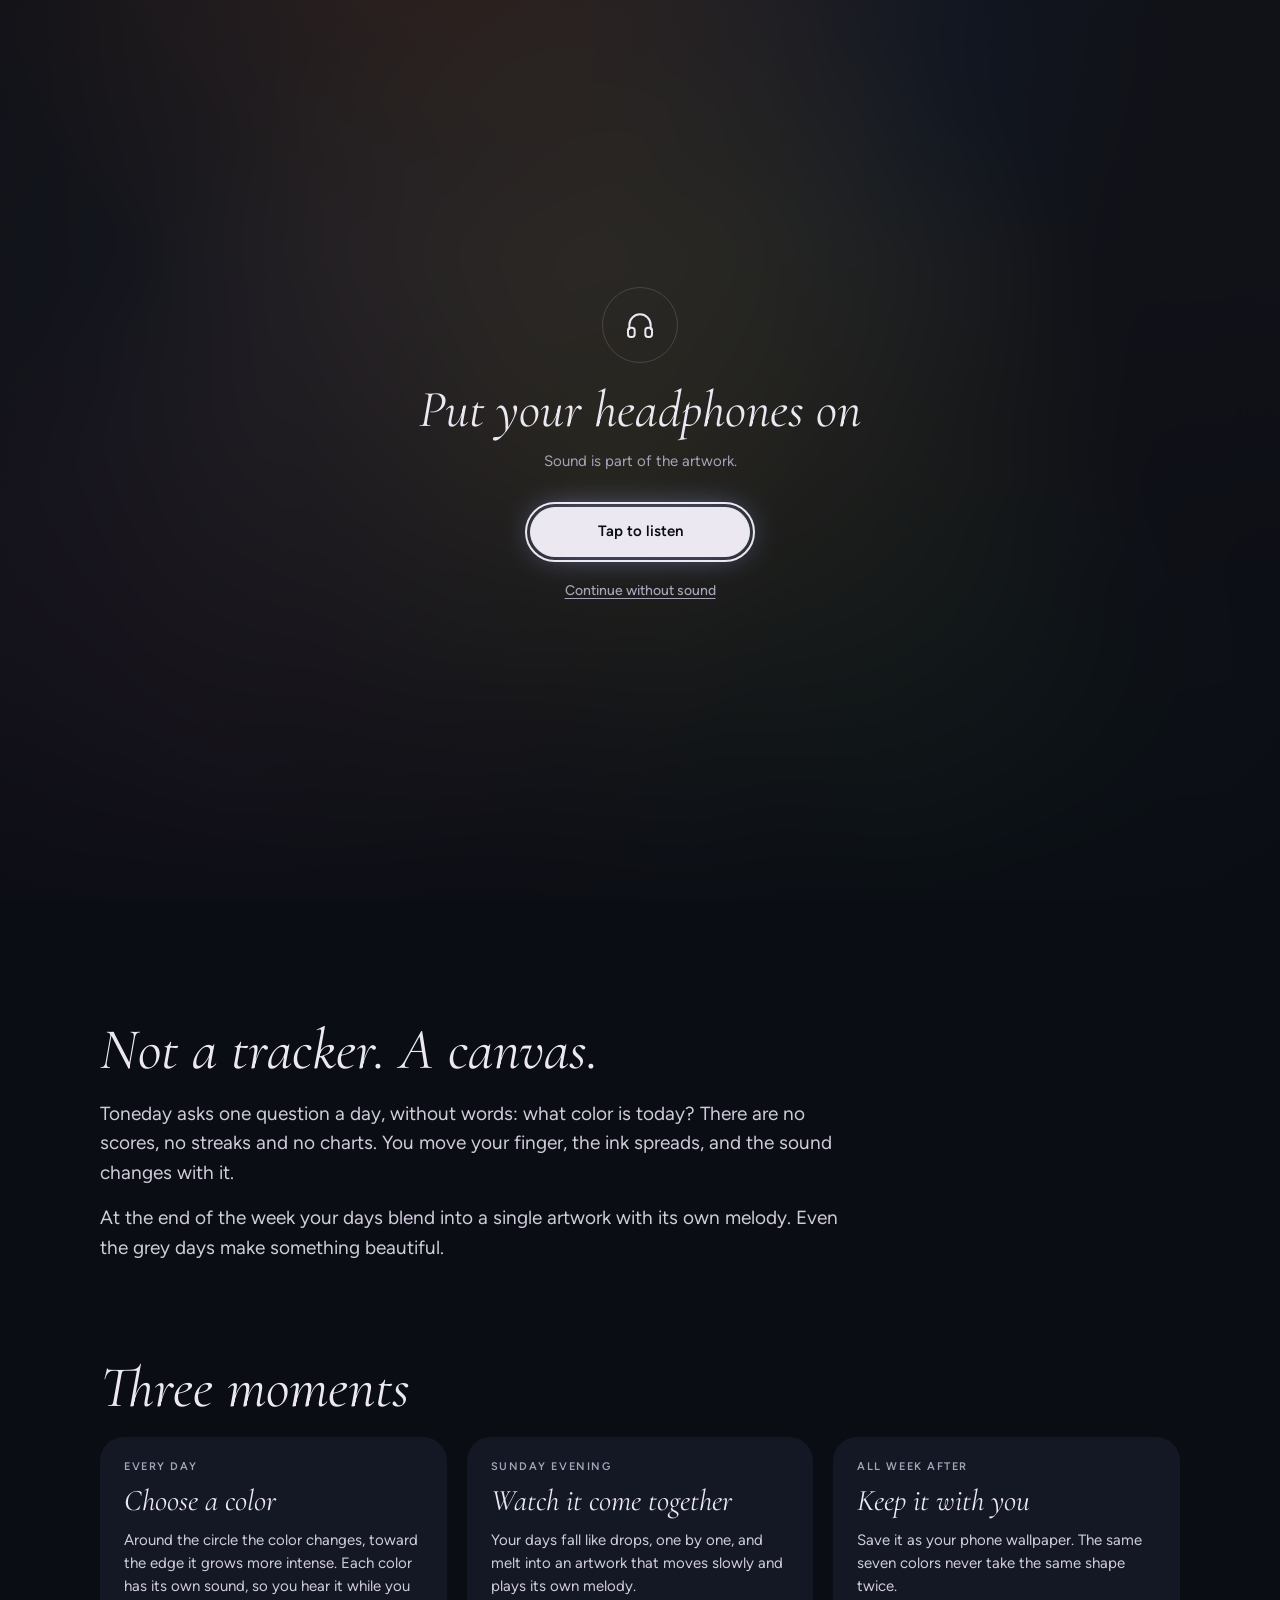
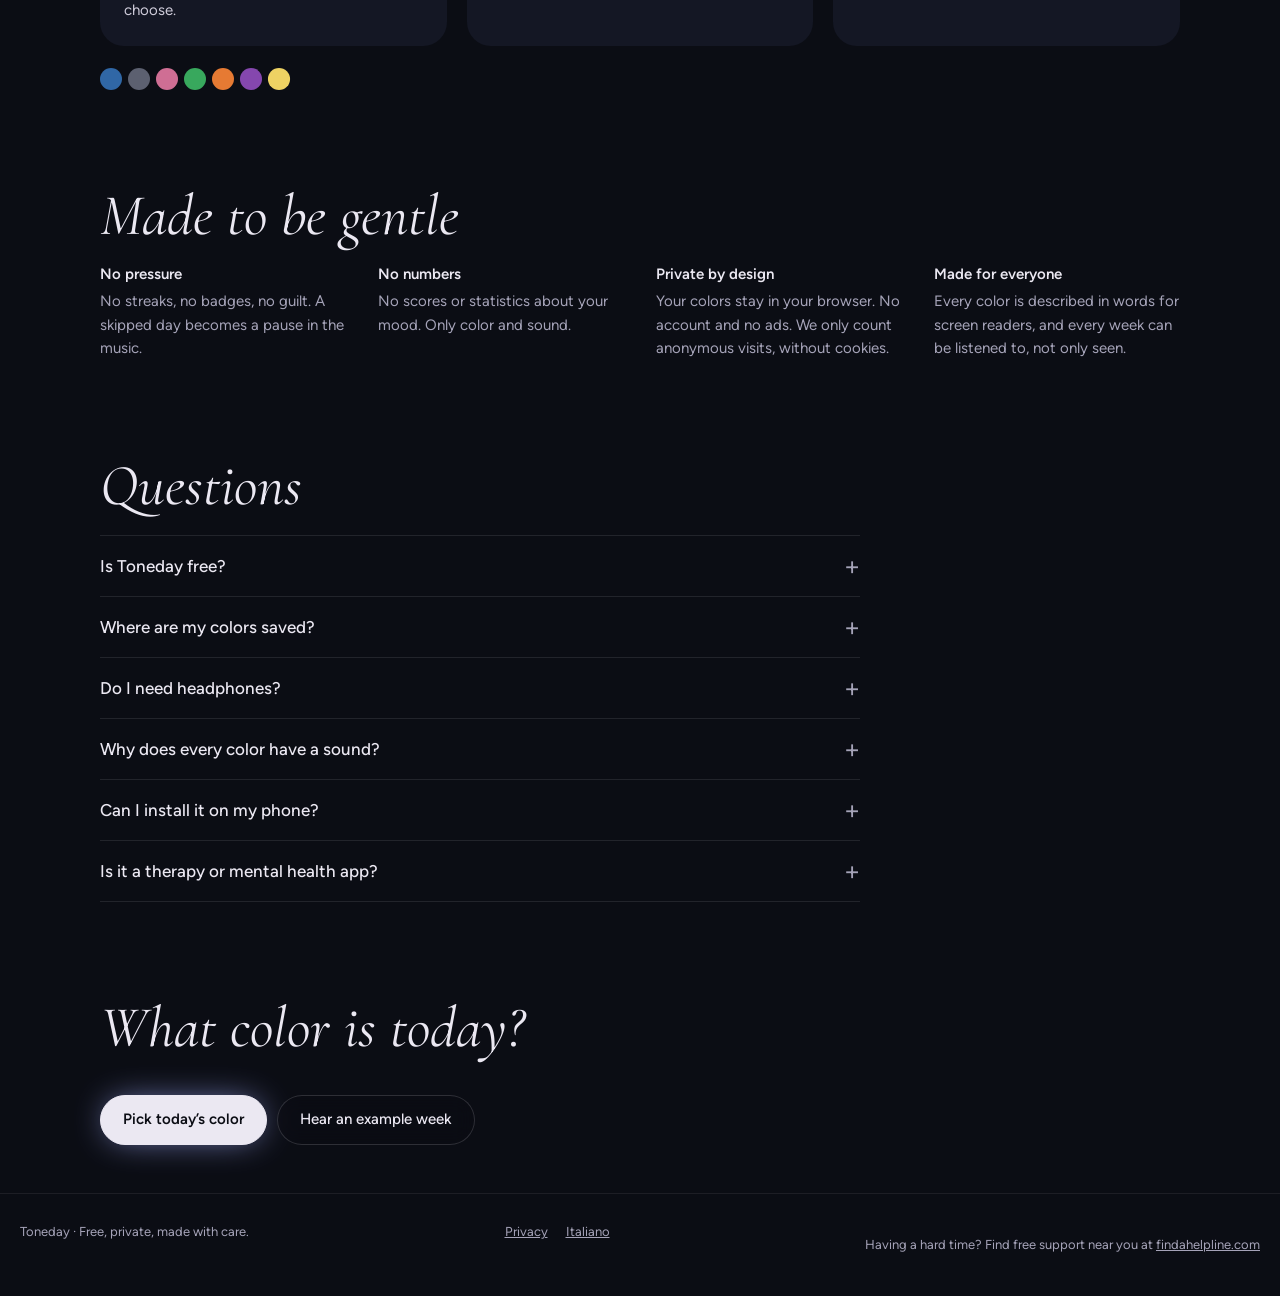
==== index.html @ dbf4d7e4 "Toneday: one color a day, one artwork a week Bilingual static web app (English and Italian): color s" ====
<!doctype html>
<html lang="en">
<head>
<meta charset="utf-8">
<meta name="viewport" content="width=device-width, initial-scale=1, viewport-fit=cover">
<title>Toneday · One color a day, one artwork a week</title>
<meta name="description" content="Pick the color of how you feel, every day. On Sunday your seven colors become a living artwork with its own music. A gentle mood journal: free, private, no account.">
<link rel="canonical" href="https://toneday.app/">
<link rel="alternate" hreflang="en" href="https://toneday.app/">
<link rel="alternate" hreflang="it" href="https://toneday.app/it">
<link rel="alternate" hreflang="x-default" href="https://toneday.app/">
<meta name="theme-color" content="#0b0d14">
<meta name="color-scheme" content="dark">
<link rel="icon" href="/favicon.svg" type="image/svg+xml">
<link rel="icon" href="/favicon.ico" sizes="32x32">
<link rel="apple-touch-icon" href="/icons/apple-touch-icon.png">
<link rel="manifest" href="/manifest.webmanifest">
<meta name="apple-mobile-web-app-capable" content="yes">
<meta name="apple-mobile-web-app-status-bar-style" content="black-translucent">
<meta name="apple-mobile-web-app-title" content="Toneday">
<meta property="og:type" content="website">
<meta property="og:site_name" content="Toneday">
<meta property="og:title" content="Toneday · One color a day, one artwork a week">
<meta property="og:description" content="Pick the color of how you feel, every day. On Sunday your seven colors become a living artwork with its own music. A gentle mood journal: free, private, no account.">
<meta property="og:url" content="https://toneday.app/">
<meta property="og:image" content="https://toneday.app/og-en.png">
<meta property="og:image:width" content="1200">
<meta property="og:image:height" content="630">
<meta property="og:image:alt" content="Toneday: soft colors blending into one artwork">
<meta property="og:locale" content="en_US">
<meta name="twitter:card" content="summary_large_image">
<meta name="twitter:title" content="Toneday · One color a day, one artwork a week">
<meta name="twitter:description" content="Pick the color of how you feel, every day. On Sunday your seven colors become a living artwork with its own music. A gentle mood journal: free, private, no account.">
<meta name="twitter:image" content="https://toneday.app/og-en.png">
<link rel="preload" href="/assets/fonts/cormorant-garamond-latin-300-italic.woff2" as="font" type="font/woff2" crossorigin>
<link rel="preload" href="/assets/fonts/figtree-latin-400-normal.woff2" as="font" type="font/woff2" crossorigin>
<link rel="stylesheet" href="/assets/app.css?v=3">
<script>window.va = window.va || function () { (window.vaq = window.vaq || []).push(arguments); };</script>
<script defer src="/_vercel/insights/script.js"></script>
<script type="application/ld+json">{"@context": "https://schema.org", "@type": "WebApplication", "name": "Toneday", "url": "https://toneday.app/", "description": "Pick the color of how you feel, every day. On Sunday your seven colors become a living artwork with its own music. A gentle mood journal: free, private, no account.", "applicationCategory": "LifestyleApplication", "operatingSystem": "Any", "browserRequirements": "Requires JavaScript", "inLanguage": "en", "isAccessibleForFree": true, "offers": {"@type": "Offer", "price": "0", "priceCurrency": "EUR"}, "image": "https://toneday.app/og-en.png"}</script>
<script type="application/ld+json">{"@context": "https://schema.org", "@type": "FAQPage", "inLanguage": "en", "mainEntity": [{"@type": "Question", "name": "Is Toneday free?", "acceptedAnswer": {"@type": "Answer", "text": "Yes, completely. No ads, no subscription, no account."}}, {"@type": "Question", "name": "Where are my colors saved?", "acceptedAnswer": {"@type": "Answer", "text": "Only on your device, in your browser. Nothing is sent to a server. If you clear your browser data, your colors go with it."}}, {"@type": "Question", "name": "Do I need headphones?", "acceptedAnswer": {"@type": "Answer", "text": "No, but they help. The sound is part of the artwork: with headphones each day has its own place around you, from Monday on the left to Sunday on the right."}}, {"@type": "Question", "name": "Why does every color have a sound?", "acceptedAnswer": {"@type": "Answer", "text": "Each color plays one note of the same chord, so every week sounds harmonious. Warm colors sound rounder, blues more liquid, greens like wind, dark colors deeper. Nothing you choose can sound wrong."}}, {"@type": "Question", "name": "Can I install it on my phone?", "acceptedAnswer": {"@type": "Answer", "text": "Yes. On iPhone, open it in Safari, tap Share and then Add to Home Screen. On Android, choose Install app from the browser menu. It also works offline."}}, {"@type": "Question", "name": "Is it a therapy or mental health app?", "acceptedAnswer": {"@type": "Answer", "text": "No. Toneday is a gentle daily ritual, not a medical or psychological tool. If you are going through a hard time, talking to someone can help: findahelpline.com lists free, confidential support near you."}}]}</script>
</head>
<body>
<a class="sr-only" href="#main">Skip to content</a>
<canvas id="stage" aria-hidden="true"></canvas>

<div id="listen" role="dialog" aria-modal="true" aria-labelledby="listen-t" hidden>
  <span class="listen-ic" aria-hidden="true"><svg viewBox="0 0 24 24" fill="none" stroke="currentColor" stroke-width="1.5" stroke-linecap="round" stroke-linejoin="round" aria-hidden="true"><path d="M4 15v-3a8 8 0 0 1 16 0v3"/><rect x="3" y="14" width="5" height="7" rx="2"/><rect x="16" y="14" width="5" height="7" rx="2"/></svg></span>
  <span class="listen-t" id="listen-t">Put your headphones on</span>
  <span class="listen-s">Sound is part of the artwork.</span>
  <button class="btn primary listen-cta" id="listenGo" type="button">Tap to listen</button>
  <button class="btn text listen-skip" id="listenSkip" type="button">Continue without sound</button>
</div>

<div id="landing">
  <header class="hero gutter">
    <div class="topbar">
      <a class="wordmark" href="/" data-home aria-label="Toneday home">Toneday</a>
      <nav class="topnav" aria-label="Main">
        <a href="#how">How it works</a>
        <a href="/it" hreflang="it" lang="it">IT</a>
        <button class="icon-btn sound-toggle" type="button" aria-pressed="true" aria-label="Sound"><svg class="on" viewBox="0 0 24 24" fill="none" stroke="currentColor" stroke-width="1.6" stroke-linecap="round" stroke-linejoin="round" aria-hidden="true"><path d="M4 9v6h4l5 4V5L8 9H4z"/><path d="M16.5 8.5a5 5 0 0 1 0 7"/><path d="M19 6a8.5 8.5 0 0 1 0 12"/></svg><svg class="off" viewBox="0 0 24 24" fill="none" stroke="currentColor" stroke-width="1.6" stroke-linecap="round" stroke-linejoin="round" aria-hidden="true"><path d="M4 9v6h4l5 4V5L8 9H4z"/><path d="M17 9l5 6M22 9l-5 6"/></svg></button>
      </nav>
    </div>
    <div class="hero-copy">
      <p class="eyebrow">A color a day</p>
      <h1>Toneday</h1>
      <p class="lede">Pick the color of how you feel. On Sunday, your seven colors become one artwork you can see and hear.</p>
      <div class="hero-actions">
        <button class="btn primary" type="button" data-start>Pick today’s color</button>
        <button class="btn" type="button" data-example>Hear an example week</button>
      </div>
      <div class="hero-actions">
        <span id="phones" class="phones muted"><span class="ic"><svg viewBox="0 0 24 24" fill="none" stroke="currentColor" stroke-width="1.5" stroke-linecap="round" stroke-linejoin="round" aria-hidden="true"><path d="M4 15v-3a8 8 0 0 1 16 0v3"/><rect x="3" y="14" width="5" height="7" rx="2"/><rect x="16" y="14" width="5" height="7" rx="2"/></svg></span><span id="phonesText">Best with headphones</span><span class="bars" aria-hidden="true"><i></i><i></i><i></i></span></span>
        <a class="scroll-cue" href="#how">How it works <svg viewBox="0 0 24 24" fill="none" stroke="currentColor" stroke-width="1.8" stroke-linecap="round" stroke-linejoin="round" aria-hidden="true"><path d="M6 9l6 6 6-6"/></svg></a>
      </div>
    </div>
  </header>

  <main id="main" class="about gutter">
    <div class="about-inner">
      <section class="intro" aria-labelledby="intro-h">
        <h2 id="intro-h">Not a tracker. A canvas.</h2>
        <div style="display:grid;gap:16px">
      <p>Toneday asks one question a day, without words: what color is today? There are no scores, no streaks and no charts. You move your finger, the ink spreads, and the sound changes with it.</p>
      <p>At the end of the week your days blend into a single artwork with its own melody. Even the grey days make something beautiful.</p>
        </div>
      </section>

      <section id="how" aria-labelledby="how-h">
        <h2 id="how-h">Three moments</h2>
        <ol class="steps">
      <li>
        <span class="when">Every day</span>
        <h3>Choose a color</h3>
        <p>Around the circle the color changes, toward the edge it grows more intense. Each color has its own sound, so you hear it while you choose.</p>
      </li>
      <li>
        <span class="when">Sunday evening</span>
        <h3>Watch it come together</h3>
        <p>Your days fall like drops, one by one, and melt into an artwork that moves slowly and plays its own melody.</p>
      </li>
      <li>
        <span class="when">All week after</span>
        <h3>Keep it with you</h3>
        <p>Save it as your phone wallpaper. The same seven colors never take the same shape twice.</p>
      </li>
        </ol>
        <div class="swatch-row" aria-hidden="true" style="margin-top:22px"><span style="background:hsl(212,55%,42%)"></span><span style="background:hsl(228,10%,40%)"></span><span style="background:hsl(336,50%,62%)"></span><span style="background:hsl(140,50%,44%)"></span><span style="background:hsl(24,78%,55%)"></span><span style="background:hsl(276,42%,48%)"></span><span style="background:hsl(48,80%,66%)"></span></div>
      </section>

      <section aria-labelledby="prin-h">
        <h2 id="prin-h">Made to be gentle</h2>
        <div class="principles">
      <div><h3>No pressure</h3><p>No streaks, no badges, no guilt. A skipped day becomes a pause in the music.</p></div>
      <div><h3>No numbers</h3><p>No scores or statistics about your mood. Only color and sound.</p></div>
      <div><h3>Private by design</h3><p>Your colors stay in your browser. No account and no ads. We only count anonymous visits, without cookies.</p></div>
      <div><h3>Made for everyone</h3><p>Every color is described in words for screen readers, and every week can be listened to, not only seen.</p></div>
        </div>
      </section>

      <section id="faq" aria-labelledby="faq-h">
        <h2 id="faq-h">Questions</h2>
        <div class="faq">
      <details><summary>Is Toneday free?</summary><p>Yes, completely. No ads, no subscription, no account.</p></details>
      <details><summary>Where are my colors saved?</summary><p>Only on your device, in your browser. Nothing is sent to a server. If you clear your browser data, your colors go with it.</p></details>
      <details><summary>Do I need headphones?</summary><p>No, but they help. The sound is part of the artwork: with headphones each day has its own place around you, from Monday on the left to Sunday on the right.</p></details>
      <details><summary>Why does every color have a sound?</summary><p>Each color plays one note of the same chord, so every week sounds harmonious. Warm colors sound rounder, blues more liquid, greens like wind, dark colors deeper. Nothing you choose can sound wrong.</p></details>
      <details><summary>Can I install it on my phone?</summary><p>Yes. On iPhone, open it in Safari, tap Share and then Add to Home Screen. On Android, choose Install app from the browser menu. It also works offline.</p></details>
      <details><summary>Is it a therapy or mental health app?</summary><p>No. Toneday is a gentle daily ritual, not a medical or psychological tool. If you are going through a hard time, talking to someone can help: findahelpline.com lists free, confidential support near you.</p></details>
        </div>
      </section>

      <section class="cta-band" aria-labelledby="cta-h">
        <h2 id="cta-h">What color is today?</h2>
        <div class="hero-actions">
          <button class="btn primary" type="button" data-start>Pick today’s color</button>
          <button class="btn" type="button" data-example>Hear an example week</button>
        </div>
      </section>
    </div>
  </main>
  <footer class="footer gutter">
  <span>Toneday · Free, private, made with care.</span>
  <nav aria-label="Footer">
    <a href="/privacy">Privacy</a>
    <a href="/it" hreflang="it" lang="it">Italiano</a>
  </nav>
  <p class="help">Having a hard time? Find free support near you at <a href="https://findahelpline.com" rel="noopener" target="_blank">findahelpline.com</a></p>
</footer>
</div>

<section id="checkin" class="screen" hidden aria-labelledby="ciQuestion">
  <canvas id="ink" tabindex="0" aria-label="Color surface. Move your finger around the circle, or use the arrow keys: left and right change the color, up and down the intensity. Press Enter to keep it."></canvas>
  <div class="top gutter">
    <div>
      <p class="eyebrow" id="ciDay"></p>
      <h2 class="question" id="ciQuestion"></h2>
      <p class="phrase" aria-live="polite"><span class="sw" id="ciSw" hidden></span><span id="ciPhrase"></span></p>
    </div>
    <div class="actions-r">
      <button class="icon-btn sound-toggle" type="button" aria-pressed="true" aria-label="Sound"><svg class="on" viewBox="0 0 24 24" fill="none" stroke="currentColor" stroke-width="1.6" stroke-linecap="round" stroke-linejoin="round" aria-hidden="true"><path d="M4 9v6h4l5 4V5L8 9H4z"/><path d="M16.5 8.5a5 5 0 0 1 0 7"/><path d="M19 6a8.5 8.5 0 0 1 0 12"/></svg><svg class="off" viewBox="0 0 24 24" fill="none" stroke="currentColor" stroke-width="1.6" stroke-linecap="round" stroke-linejoin="round" aria-hidden="true"><path d="M4 9v6h4l5 4V5L8 9H4z"/><path d="M17 9l5 6M22 9l-5 6"/></svg></button>
      <button class="icon-btn" id="closeCheckin" type="button" aria-label="Close"><svg viewBox="0 0 24 24" fill="none" stroke="currentColor" stroke-width="1.6" stroke-linecap="round" aria-hidden="true"><path d="M6 6l12 12M18 6L6 18"/></svg></button>
    </div>
  </div>
  <div class="bottom gutter">
    <div class="light-row">
      <label for="lightRange">Light</label>
      <span class="end">dark</span>
      <input type="range" id="lightRange" min="12" max="84" value="50">
      <span class="end">bright</span>
    </div>
    <div class="row">
      <button id="skipBtn" class="btn" type="button">Leave empty</button>
      <button id="keepBtn" class="btn primary grow" type="button" disabled>Keep this color</button>
    </div>
  </div>
</section>

<section id="week" class="screen" hidden aria-labelledby="week-h">
  <div class="week-inner gutter">
    <div class="week-head">
      <a class="wordmark" href="/" data-home aria-label="Toneday home">Toneday</a>
      <button class="icon-btn sound-toggle" type="button" aria-pressed="true" aria-label="Sound"><svg class="on" viewBox="0 0 24 24" fill="none" stroke="currentColor" stroke-width="1.6" stroke-linecap="round" stroke-linejoin="round" aria-hidden="true"><path d="M4 9v6h4l5 4V5L8 9H4z"/><path d="M16.5 8.5a5 5 0 0 1 0 7"/><path d="M19 6a8.5 8.5 0 0 1 0 12"/></svg><svg class="off" viewBox="0 0 24 24" fill="none" stroke="currentColor" stroke-width="1.6" stroke-linecap="round" stroke-linejoin="round" aria-hidden="true"><path d="M4 9v6h4l5 4V5L8 9H4z"/><path d="M17 9l5 6M22 9l-5 6"/></svg></button>
    </div>
    <div style="display:grid;gap:8px">
      <p class="eyebrow" id="weekRange"></p>
      <h2 class="display" id="week-h" style="font-size:40px">Your week</h2>
      <p class="note">Your artwork reveals itself on Sunday evening. No hurry.</p>
    </div>
    <ol class="drops" id="drops"></ol>
    <div class="tela">
      <canvas id="telaCv" aria-hidden="true"></canvas>
      <div class="cap">
        <div style="display:grid;gap:4px">
          <p class="eyebrow" style="color:#d4d1e0">The canvas so far</p>
          <p class="display" id="telaText"></p>
        </div>
        <p class="count" id="telaCount"></p>
      </div>
    </div>
    <p class="note" id="todayText"></p>
    <div class="week-actions">
      <button id="todayBtn" class="btn" type="button"></button>
      <button id="revealBtn" class="btn" type="button"></button>
    </div>
    <button class="btn text" type="button" data-example style="justify-self:start">Hear an example week</button>
  </div>
</section>

<section id="reveal" class="screen" hidden aria-label="The melody of the week">
  <div class="tapzone" id="tapzone"></div>
  <div class="top gutter">
    <div>
      <p class="eyebrow" id="revRange" style="color:#d4d1e0"></p>
      <p class="caption" id="revCaption" aria-live="polite"></p>
    </div>
    <div class="actions-r">
      <button class="icon-btn sound-toggle" type="button" aria-pressed="true" aria-label="Sound"><svg class="on" viewBox="0 0 24 24" fill="none" stroke="currentColor" stroke-width="1.6" stroke-linecap="round" stroke-linejoin="round" aria-hidden="true"><path d="M4 9v6h4l5 4V5L8 9H4z"/><path d="M16.5 8.5a5 5 0 0 1 0 7"/><path d="M19 6a8.5 8.5 0 0 1 0 12"/></svg><svg class="off" viewBox="0 0 24 24" fill="none" stroke="currentColor" stroke-width="1.6" stroke-linecap="round" stroke-linejoin="round" aria-hidden="true"><path d="M4 9v6h4l5 4V5L8 9H4z"/><path d="M17 9l5 6M22 9l-5 6"/></svg></button>
    </div>
  </div>
  <div class="bottom gutter">
    <div class="row" id="melodyRow" hidden style="justify-content:space-between">
      <span class="note" style="color:#d4d1e0">The melody of the week</span>
      <span class="melody" id="melody" aria-hidden="true"></span>
    </div>
    <div class="row"><button id="skipReveal" class="btn" type="button">Skip</button></div>
    <div class="reveal-actions" id="revActions" hidden>
      <button id="reshapeBtn" class="btn" type="button">New shape</button>
      <button id="wallBtn" class="btn" type="button">Use as wallpaper</button>
      <button id="backBtn" class="btn primary" type="button">Back to your week</button>
    </div>
  </div>
  <div id="wall" class="sheet" hidden role="dialog" aria-modal="true" aria-label="Use as wallpaper">
    <div class="phone">
      <canvas id="phoneCv" role="img" aria-label="Preview of the wallpaper on a lock screen"></canvas>
      <div class="lock"><span class="lock-date" id="lockDate"></span><span class="lock-time" id="lockTime"></span></div>
    </div>
    <p class="note" style="max-width:34ch">This is how it looks on your lock screen. Saved at your screen’s full resolution.</p>
    <div class="row">
      <button id="wallClose" class="btn" type="button">Close</button>
      <button id="saveWall" class="btn primary" type="button"></button>
    </div>
  </div>
</section>

<script src="/assets/vendor/motion-13.4.6.js" defer></script>
<script src="/assets/app.js?v=3" defer></script>
</body>
</html>
---- assets/app.css ----
/* Toneday: a night room for colour. Single dark look by choice. */
@font-face{font-family:"Cormorant Garamond";font-style:italic;font-weight:300;font-display:swap;src:url(/assets/fonts/cormorant-garamond-latin-300-italic.woff2) format("woff2")}
@font-face{font-family:"Cormorant Garamond";font-style:italic;font-weight:400;font-display:swap;src:url(/assets/fonts/cormorant-garamond-latin-400-italic.woff2) format("woff2")}
@font-face{font-family:"Figtree";font-style:normal;font-weight:400;font-display:swap;src:url(/assets/fonts/figtree-latin-400-normal.woff2) format("woff2")}
@font-face{font-family:"Figtree";font-style:normal;font-weight:500;font-display:swap;src:url(/assets/fonts/figtree-latin-500-normal.woff2) format("woff2")}
@font-face{font-family:"Figtree";font-style:normal;font-weight:600;font-display:swap;src:url(/assets/fonts/figtree-latin-600-normal.woff2) format("woff2")}

:root{
  --night:#0b0d14;
  --night-2:#141724;
  --ink:#ebe8f2;
  --mist:#a5a3b8;
  --faint:#6f6d82;
  --line:rgba(235,232,242,.16);
  --chosen:#8a94d8;
  --display:"Cormorant Garamond","Iowan Old Style","Palatino Linotype",Georgia,serif;
  --ui:"Figtree",system-ui,-apple-system,"Segoe UI",sans-serif;
  --gutter:max(20px,env(safe-area-inset-left,0px));
  --gutter-r:max(20px,env(safe-area-inset-right,0px));
  color-scheme:dark;
}
*,*::before,*::after{box-sizing:border-box}
html{background:var(--night);-webkit-text-size-adjust:100%}
body{margin:0;background:var(--night);color:var(--ink);font:400 16px/1.55 var(--ui);-webkit-font-smoothing:antialiased;-webkit-tap-highlight-color:transparent}
body.locked{overflow:hidden;position:fixed;inset:0}
img{max-width:100%}
[hidden]{display:none!important}
a{color:var(--ink)}
button{font:inherit;color:inherit}
:focus-visible{outline:2px solid var(--ink);outline-offset:3px}
.sr-only{position:absolute;width:1px;height:1px;padding:0;margin:-1px;overflow:hidden;clip:rect(0 0 0 0);white-space:nowrap;border:0}
.gutter{padding-left:var(--gutter);padding-right:var(--gutter-r)}

.eyebrow{font:600 11px/1.3 var(--ui);letter-spacing:.14em;text-transform:uppercase;color:var(--mist);margin:0}
.display{font-family:var(--display);font-style:italic;font-weight:400;letter-spacing:-.01em;margin:0;text-wrap:balance}
.note{font-size:13px;line-height:1.5;color:var(--mist);margin:0}

/* Buttons */
.btn{display:inline-flex;align-items:center;justify-content:center;gap:8px;font:500 15px/1 var(--ui);min-height:50px;padding:0 22px;border-radius:999px;border:1px solid var(--line);background:rgba(11,13,20,.38);color:var(--ink);cursor:pointer;text-decoration:none;transition:background .3s,opacity .3s,box-shadow .6s,transform .15s;-webkit-backdrop-filter:blur(10px);backdrop-filter:blur(10px)}
.btn:hover{background:rgba(235,232,242,.08)}
.btn:active{transform:scale(.98)}
.btn.primary{background:var(--ink);color:var(--night);border-color:var(--ink);font-weight:600;box-shadow:0 0 34px -8px var(--chosen)}
.btn.primary:hover{background:#fff}
.btn:disabled{opacity:.3;cursor:default;box-shadow:none}
.btn.text{background:none;border:0;min-height:44px;padding:0 6px;color:var(--mist);text-decoration:underline;text-underline-offset:3px;-webkit-backdrop-filter:none;backdrop-filter:none}
.icon-btn{flex:none;width:44px;height:44px;border-radius:50%;border:1px solid var(--line);background:rgba(11,13,20,.4);color:var(--ink);display:grid;place-items:center;cursor:pointer;-webkit-backdrop-filter:blur(10px);backdrop-filter:blur(10px)}
.icon-btn svg{width:20px;height:20px}
.icon-btn[aria-pressed="false"] .on,.icon-btn[aria-pressed="true"] .off{display:none}

/* Full-screen stage */
#stage{position:fixed;inset:0;width:100%;height:100%;display:block;z-index:0}
.screen{position:fixed;inset:0;z-index:2;display:flex;flex-direction:column;overflow:hidden}

/* ---------- Landing (scrolls, holds the SEO content) ---------- */
#landing{position:relative;z-index:1}
.hero{position:relative;min-height:100svh;display:flex;flex-direction:column;justify-content:space-between;padding-top:max(18px,env(safe-area-inset-top,0px));padding-bottom:max(28px,env(safe-area-inset-bottom,0px))}
.hero::before{content:"";position:absolute;inset:0;background:linear-gradient(to top,rgba(11,13,20,.9) 0%,rgba(11,13,20,.35) 45%,rgba(11,13,20,0) 72%);pointer-events:none}
.hero > *{position:relative}
.topbar{display:flex;justify-content:space-between;align-items:center;gap:12px}
.wordmark{font:400 italic 26px/1 var(--display);text-decoration:none;color:var(--ink)}
.topnav{display:flex;align-items:center;gap:4px}
.topnav a{font-size:14px;color:var(--ink);text-decoration:none;min-height:44px;display:inline-flex;align-items:center;padding:0 10px;border-radius:999px}
.topnav a:hover{background:rgba(235,232,242,.08)}
.hero-copy{display:grid;gap:18px;justify-items:start;max-width:560px}
.hero h1{font:300 italic clamp(64px,15vw,132px)/.9 var(--display);letter-spacing:-.015em;margin:0}
.hero .lede{font-size:clamp(17px,2.2vw,20px);line-height:1.5;margin:0;max-width:34ch;text-shadow:0 1px 18px rgba(11,13,20,.6)}
.hero-actions{display:flex;flex-wrap:wrap;gap:10px;align-items:center}
.scroll-cue{font-size:13px;color:var(--mist);text-decoration:none;display:inline-flex;align-items:center;gap:8px;min-height:44px}
.scroll-cue svg{width:14px;height:14px;animation:nudge 2.4s ease-in-out infinite}
@keyframes nudge{50%{transform:translateY(3px)}}

/* Listening veil (first visit) */
#listen{position:fixed;inset:0;z-index:20;display:flex;flex-direction:column;align-items:center;justify-content:center;gap:12px;border:0;width:100%;background:rgba(11,13,20,.8);-webkit-backdrop-filter:blur(20px);backdrop-filter:blur(20px);color:var(--ink);cursor:pointer;transition:opacity 1.6s;padding:24px var(--gutter-r) 24px var(--gutter);text-align:center}
#listen.gone{opacity:0;pointer-events:none}
.listen-ic{width:76px;height:76px;border-radius:50%;border:1px solid var(--line);display:grid;place-items:center;margin-bottom:8px;animation:breathe 3.6s ease-in-out infinite}
.listen-ic svg{width:32px;height:32px}
.listen-t{font:400 italic clamp(36px,8vw,52px)/1.05 var(--display)}
.listen-s{font-size:15px;color:var(--mist);max-width:30ch}
.listen-cta{margin-top:22px;min-width:220px}
.listen-skip{font-size:14px}
@keyframes breathe{50%{transform:scale(.9);opacity:.6}}

/* Headphones chip */
.phones{display:inline-flex;align-items:center;gap:10px;padding:8px 14px 8px 8px;border-radius:999px;background:rgba(11,13,20,.42);border:1px solid var(--line);font-size:13px;-webkit-backdrop-filter:blur(10px);backdrop-filter:blur(10px)}
.phones .ic{width:30px;height:30px;border-radius:50%;background:rgba(235,232,242,.1);display:grid;place-items:center}
.phones .ic svg{width:16px;height:16px}
.bars{display:inline-flex;align-items:flex-end;gap:2px;height:12px}
.bars i{width:2px;background:var(--ink);border-radius:2px;animation:bar 1.2s ease-in-out infinite}
.bars i:nth-child(1){height:5px}.bars i:nth-child(2){height:11px;animation-delay:.2s}.bars i:nth-child(3){height:8px;animation-delay:.4s}
@keyframes bar{50%{transform:scaleY(.4)}}
.muted .bars i{animation:none;opacity:.4}

/* About content */
.about{position:relative;background:var(--night);padding-block:clamp(64px,10vw,120px) 48px}
.about-inner{max-width:1080px;margin:0 auto;display:grid;gap:clamp(56px,8vw,96px)}
.about h2{font:400 italic clamp(36px,6vw,58px)/1.05 var(--display);margin:0 0 18px;text-wrap:balance}
.about p{margin:0;max-width:62ch;color:#cfccda}
.about .intro p{font-size:clamp(17px,2vw,19px)}
.steps{list-style:none;margin:0;padding:0;display:grid;grid-template-columns:repeat(auto-fit,minmax(min(100%,260px),1fr));gap:20px}
.steps li{display:grid;gap:12px;align-content:start;padding:24px;border-radius:24px;background:var(--night-2)}
.steps .when{font:600 11px/1 var(--ui);letter-spacing:.14em;text-transform:uppercase;color:var(--mist)}
.steps h3{font:400 italic 30px/1.1 var(--display);margin:0}
.steps p{font-size:15px}
.swatch-row{display:flex;gap:6px}
.swatch-row span{width:22px;height:22px;border-radius:50%}
.principles{display:grid;grid-template-columns:repeat(auto-fit,minmax(min(100%,220px),1fr));gap:28px 32px}
.principles h3{font:600 15px/1.3 var(--ui);margin:0 0 6px}
.principles p{font-size:15px;color:var(--mist)}
.faq{display:grid;gap:0;max-width:760px}
.faq details{border-top:1px solid rgba(235,232,242,.1)}
.faq details:last-child{border-bottom:1px solid rgba(235,232,242,.1)}
.faq summary{list-style:none;cursor:pointer;display:flex;justify-content:space-between;align-items:center;gap:16px;min-height:60px;font-weight:500;font-size:17px;padding-block:12px}
.faq summary::-webkit-details-marker{display:none}
.faq summary::after{content:"+";font:300 26px/1 var(--ui);color:var(--mist);transition:transform .3s}
.faq details[open] summary::after{transform:rotate(45deg)}
.faq details p{padding:0 0 20px;font-size:15px}
.cta-band{display:grid;gap:18px;justify-items:start}
.footer{border-top:1px solid rgba(235,232,242,.08);padding-block:28px max(28px,env(safe-area-inset-bottom,0px));display:flex;flex-wrap:wrap;justify-content:space-between;gap:12px 24px;font-size:13px;color:var(--mist)}
.footer a{color:var(--mist)}
.footer nav{display:flex;flex-wrap:wrap;gap:6px 18px}
.help{font-size:13px;color:var(--mist)}

/* ---------- App screens ---------- */
.top{position:absolute;top:0;left:0;right:0;display:flex;justify-content:space-between;align-items:flex-start;gap:12px;padding-top:max(18px,env(safe-area-inset-top,0px));pointer-events:none;z-index:2}
.top > *{min-width:0;pointer-events:auto}
.top .actions-r{display:flex;gap:8px;flex:none}
.bottom{position:absolute;bottom:0;left:0;right:0;display:grid;gap:14px;padding-top:30px;padding-bottom:max(20px,env(safe-area-inset-bottom,0px));background:linear-gradient(to top,rgba(11,13,20,.94) 35%,rgba(11,13,20,0));z-index:2;transition:opacity .6s}
.question{font:400 italic clamp(32px,6.4vw,46px)/1.06 var(--display);margin:6px 0 8px;text-wrap:balance}
.phrase{display:flex;align-items:center;gap:10px;font:400 italic 19px/1.35 var(--display);margin:0;min-height:1.4em;max-width:32ch}
.phrase .sw{width:12px;height:12px;border-radius:50%;background:var(--chosen);box-shadow:0 0 14px var(--chosen);flex:none}
.row{display:flex;gap:10px;align-items:center}
.row .grow{flex:1 1 auto}

/* Check-in */
#ink{position:absolute;inset:0;width:100%;height:100%;touch-action:none;cursor:crosshair;display:block}
#ink:focus-visible{outline:2px solid var(--line);outline-offset:-8px}
.light-row{display:flex;align-items:center;gap:10px;font-size:13px;color:var(--mist)}
.light-row label{color:var(--ink);font-weight:500;margin-right:2px}
input[type=range]{-webkit-appearance:none;appearance:none;flex:1;min-width:0;height:6px;border-radius:6px;background:linear-gradient(90deg,#191b28,#9b98ad,#efe9de);outline:none;margin:0}
input[type=range]::-webkit-slider-thumb{-webkit-appearance:none;width:26px;height:26px;border-radius:50%;background:var(--ink);border:5px solid var(--night);box-shadow:0 0 0 1px var(--line);cursor:pointer}
input[type=range]::-moz-range-thumb{width:16px;height:16px;border-radius:50%;background:var(--ink);border:5px solid var(--night);cursor:pointer}
input[type=range]:focus-visible{outline:2px solid var(--ink);outline-offset:6px}

/* Week */
#week{background:var(--night);overflow-y:auto}
.week-inner{width:100%;max-width:560px;margin:0 auto;display:grid;gap:18px;padding-top:max(18px,env(safe-area-inset-top,0px));padding-bottom:max(28px,env(safe-area-inset-bottom,0px))}
.week-head{display:flex;justify-content:space-between;align-items:flex-start;gap:12px}
.drops{list-style:none;margin:8px 0 0;padding:0;display:grid;grid-template-columns:repeat(7,minmax(0,1fr));gap:4px}
.drop{background:none;border:0;color:var(--mist);display:grid;justify-items:center;gap:10px;padding:8px 0;width:100%;cursor:pointer;border-radius:14px;font:500 12px/1 var(--ui)}
.drop:disabled{cursor:default}
.drop .dot{width:min(42px,9.5vw);aspect-ratio:1;border-radius:50%;background:var(--c);box-shadow:0 0 22px -4px var(--c);transition:transform .4s}
.drop:not(:disabled):hover .dot{transform:scale(1.07)}
.drop.empty .dot{background:transparent;box-shadow:none;border:1.5px dashed rgba(165,163,184,.55)}
.drop.todo .dot{background:transparent;box-shadow:none;border:1.5px dashed var(--ink);animation:breathe 3.2s ease-in-out infinite}
.drop.future .dot{background:transparent;box-shadow:none;border:1px solid rgba(165,163,184,.22)}
.drop.future{color:var(--faint)}
.drop.today{color:var(--ink);font-weight:600}
.drop.today.filled .dot{box-shadow:0 0 0 3px var(--night),0 0 0 4.5px var(--ink),0 0 26px -2px var(--c)}
.drop.todo{color:var(--ink)}
.tela{position:relative;height:clamp(240px,42svh,340px);border-radius:28px;overflow:hidden;background:var(--night-2)}
.tela canvas{position:absolute;inset:0;width:100%;height:100%}
.tela .cap{position:absolute;left:0;right:0;bottom:0;display:flex;justify-content:space-between;align-items:flex-end;gap:12px;padding:18px 20px;background:linear-gradient(to top,rgba(11,13,20,.72),rgba(11,13,20,0))}
.tela .cap .display{font-size:22px}
.tela .count{font-size:13px;color:#d4d1e0;font-variant-numeric:tabular-nums;margin:0}
.week-actions{display:flex;flex-wrap:wrap;gap:10px}
.week-actions .primary{flex:1 1 220px}

/* Reveal */
#reveal .tapzone{position:absolute;inset:0;z-index:1}
#reveal.ui-off .top,#reveal.ui-off .bottom{opacity:0;pointer-events:none}
#reveal.ui-off .top > *{pointer-events:none}
.caption{font:400 italic clamp(24px,5vw,32px)/1.15 var(--display);margin:6px 0 0;opacity:0;transition:opacity 1.6s;text-shadow:0 1px 16px rgba(11,13,20,.5)}
.caption.on{opacity:1}
.melody{display:flex;align-items:center;gap:8px}
.melody span{width:8px;height:8px;border-radius:50%;background:var(--c,transparent);border:1px solid var(--c,rgba(165,163,184,.4));transition:transform .3s,box-shadow .3s}
.melody span.on{transform:scale(1.7);box-shadow:0 0 12px var(--c)}
.reveal-actions{display:flex;flex-wrap:wrap;gap:10px}
.reveal-actions .primary{flex:1 1 200px}

/* Wallpaper sheet */
.sheet{position:fixed;inset:0;z-index:30;display:grid;place-items:center;align-content:center;gap:20px;padding:24px var(--gutter-r) max(24px,env(safe-area-inset-bottom,0px)) var(--gutter);background:rgba(11,13,20,.92);-webkit-backdrop-filter:blur(18px);backdrop-filter:blur(18px);text-align:center}
.phone{position:relative;width:min(calc(58svh * 9 / 19.5),260px,calc(100vw - 80px));aspect-ratio:9/19.5;border-radius:38px;overflow:hidden;box-shadow:0 0 0 7px #050608,0 0 0 8px rgba(235,232,242,.18),0 30px 80px rgba(0,0,0,.6)}
.phone canvas{position:absolute;inset:0;width:100%;height:100%}
.phone::before{content:"";position:absolute;top:10px;left:50%;width:30%;height:20px;transform:translateX(-50%);background:#000;border-radius:20px;z-index:2}
.lock{position:absolute;inset:0;display:flex;flex-direction:column;align-items:center;padding-top:22%;color:#fff;text-shadow:0 1px 14px rgba(0,0,0,.3)}
.lock-date{font:500 13px/1 var(--ui)}
.lock-time{font:300 clamp(44px,8svh,64px)/1.05 var(--ui);font-variant-numeric:tabular-nums;letter-spacing:-.02em}
.sheet .row{flex-wrap:wrap;justify-content:center}

@media (prefers-reduced-motion: reduce){
  .drop.todo .dot,.listen-ic,.scroll-cue svg,.bars i{animation:none}
  #listen{transition:none}
}
@media (max-width:420px){ .light-row .end{display:none} .btn{padding:0 18px} }

/* With the Motion layer active, springs replace the CSS press effect */
html.fx .btn:active{transform:none}
html.fx .melody span.on{transform:none}
.hero h1 .ch{display:inline-block}
.hero .lede .w{display:inline-block}
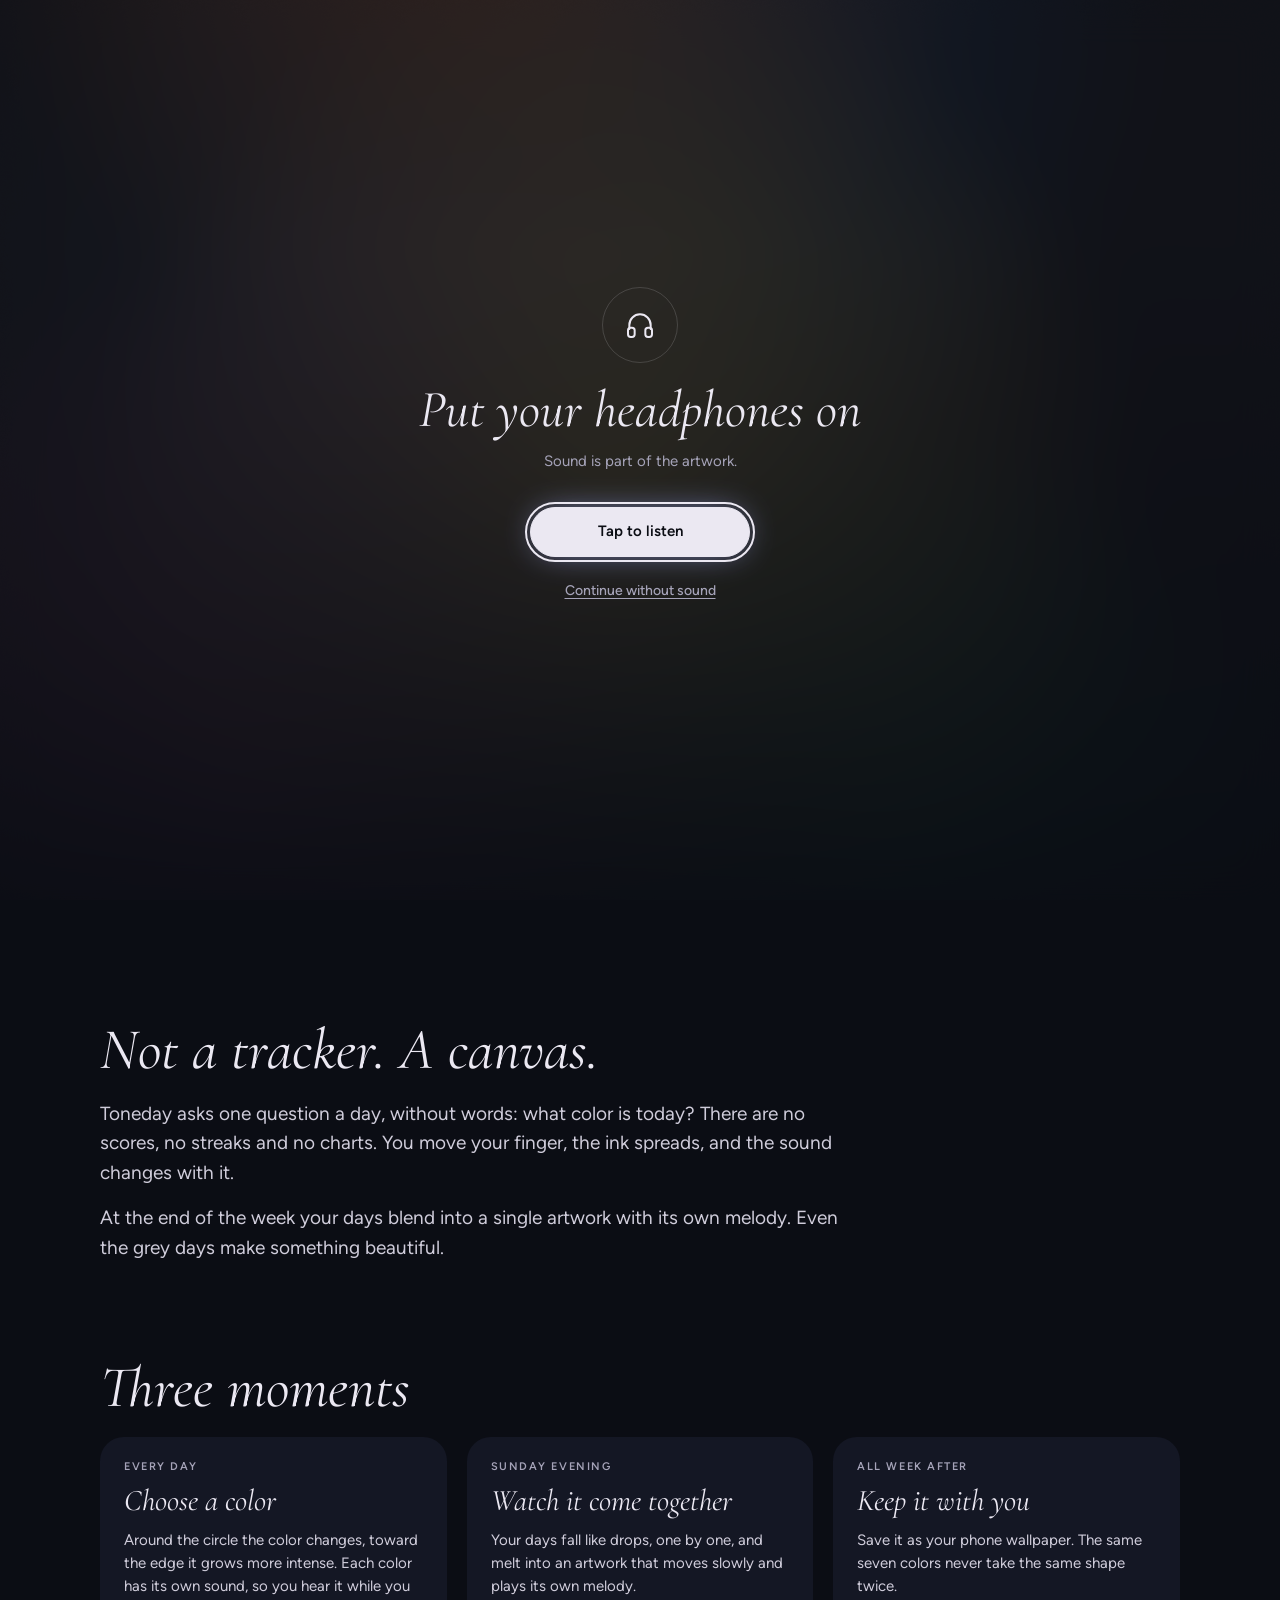
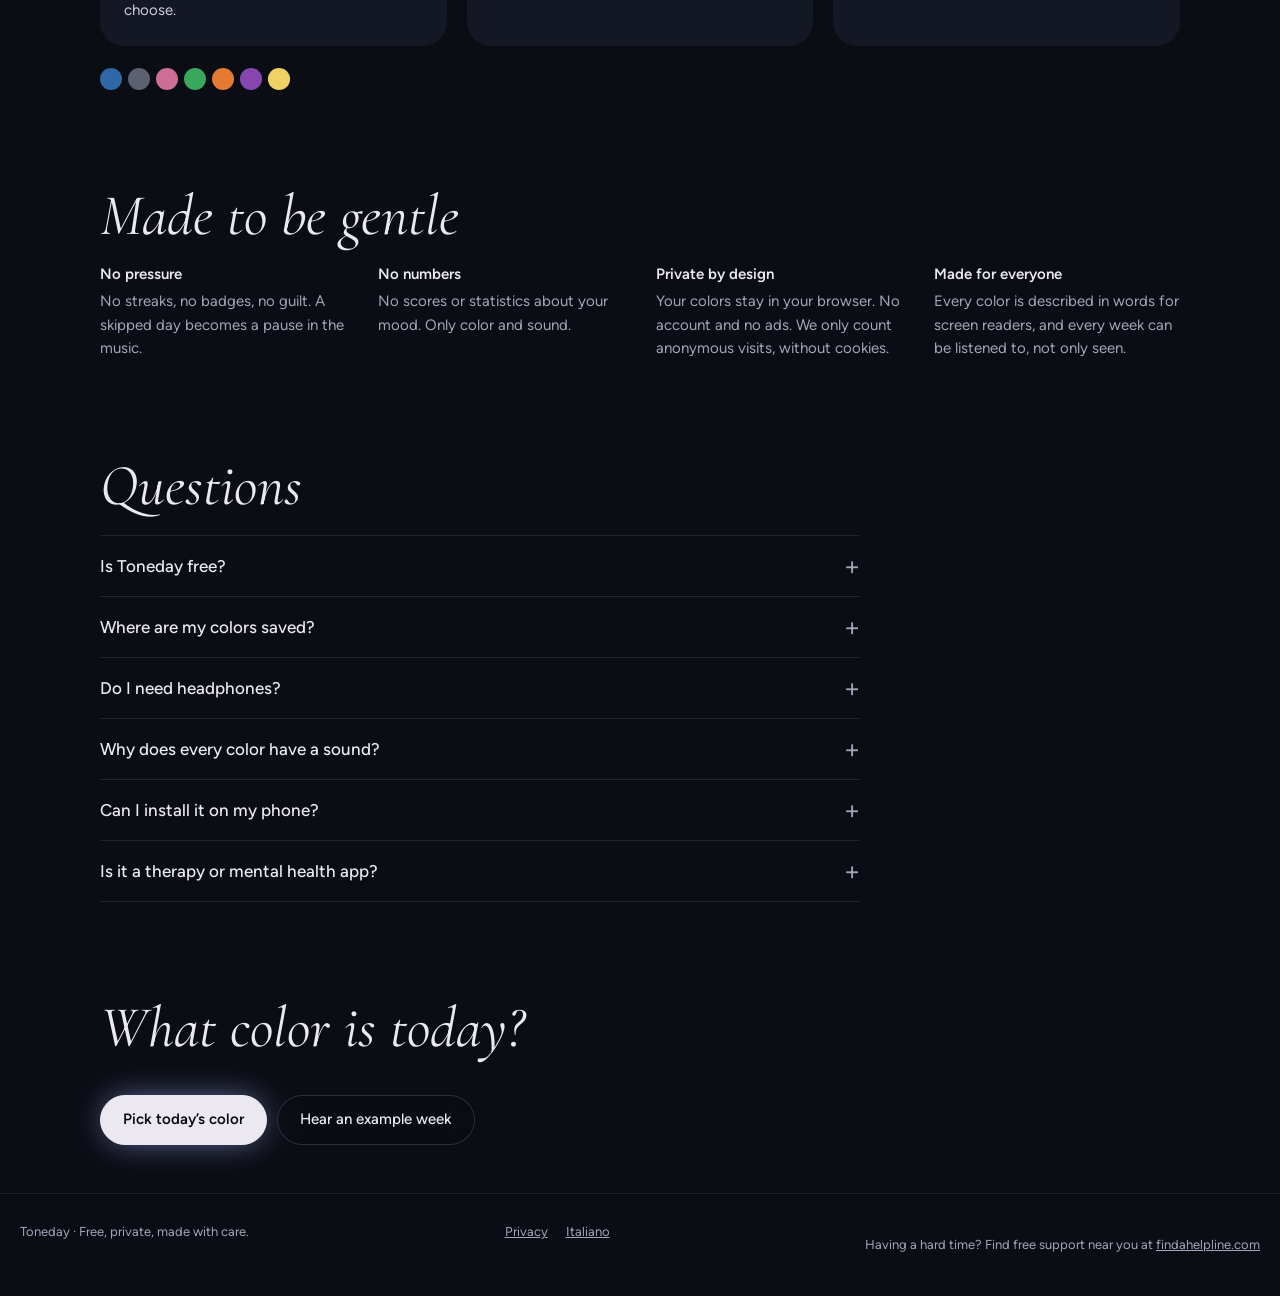
==== commit eeda0e11: "Give the day a clear ending After choosing today's color the week screen now says the day is done, w" ====
--- a/index.html
+++ b/index.html
@@ -34,7 +34,7 @@
 <meta name="twitter:image" content="https://toneday.app/og-en.png">
 <link rel="preload" href="/assets/fonts/cormorant-garamond-latin-300-italic.woff2" as="font" type="font/woff2" crossorigin>
 <link rel="preload" href="/assets/fonts/figtree-latin-400-normal.woff2" as="font" type="font/woff2" crossorigin>
-<link rel="stylesheet" href="/assets/app.css?v=3">
+<link rel="stylesheet" href="/assets/app.css?v=4">
 <script>window.va = window.va || function () { (window.vaq = window.vaq || []).push(arguments); };</script>
 <script defer src="/_vercel/insights/script.js"></script>
 <script type="application/ld+json">{"@context": "https://schema.org", "@type": "WebApplication", "name": "Toneday", "url": "https://toneday.app/", "description": "Pick the color of how you feel, every day. On Sunday your seven colors become a living artwork with its own music. A gentle mood journal: free, private, no account.", "applicationCategory": "LifestyleApplication", "operatingSystem": "Any", "browserRequirements": "Requires JavaScript", "inLanguage": "en", "isAccessibleForFree": true, "offers": {"@type": "Offer", "price": "0", "priceCurrency": "EUR"}, "image": "https://toneday.app/og-en.png"}</script>
@@ -186,9 +186,19 @@
     <div style="display:grid;gap:8px">
       <p class="eyebrow" id="weekRange"></p>
       <h2 class="display" id="week-h" style="font-size:40px">Your week</h2>
-      <p class="note">Your artwork reveals itself on Sunday evening. No hurry.</p>
     </div>
     <ol class="drops" id="drops"></ol>
+    <section class="today-card" id="todayCard" aria-live="polite">
+      <p class="eyebrow">Today</p>
+      <p class="display tc-title" id="tcTitle"></p>
+      <p class="phrase" id="tcPhrase"><span class="sw" id="tcSw"></span><span id="tcPhraseText"></span></p>
+      <p class="tc-next" id="tcNext"></p>
+      <p class="note" id="tcMissing" hidden></p>
+    </section>
+    <div class="week-actions">
+      <button id="todayBtn" class="btn primary" type="button">Pick today’s color</button>
+      <button id="revealBtn" class="btn" type="button"></button>
+    </div>
     <div class="tela">
       <canvas id="telaCv" aria-hidden="true"></canvas>
       <div class="cap">
@@ -199,12 +209,20 @@
         <p class="count" id="telaCount"></p>
       </div>
     </div>
-    <p class="note" id="todayText"></p>
-    <div class="week-actions">
-      <button id="todayBtn" class="btn" type="button"></button>
-      <button id="revealBtn" class="btn" type="button"></button>
-    </div>
-    <button class="btn text" type="button" data-example style="justify-self:start">Hear an example week</button>
+    <div class="week-links">
+      <button id="changeBtn" class="btn text" type="button">Change today’s color</button>
+      <button class="btn text" type="button" data-example>Hear an example week</button>
+    </div>
+    <aside class="install" id="installCard" hidden aria-labelledby="install-h">
+      <div style="display:grid;gap:4px;min-width:0">
+        <p id="install-h" style="margin:0;font-weight:600">Keep Toneday close</p>
+        <p class="note" id="installText"></p>
+      </div>
+      <div class="row">
+        <button id="installBtn" class="btn" type="button" hidden>Add to Home Screen</button>
+        <button id="installClose" class="icon-btn install-x" type="button" aria-label="Close"><svg viewBox="0 0 24 24" fill="none" stroke="currentColor" stroke-width="1.6" stroke-linecap="round" aria-hidden="true"><path d="M6 6l12 12M18 6L6 18"/></svg></button>
+      </div>
+    </aside>
   </div>
 </section>
 
@@ -245,6 +263,6 @@
 </section>
 
 <script src="/assets/vendor/motion-13.4.6.js" defer></script>
-<script src="/assets/app.js?v=3" defer></script>
+<script src="/assets/app.js?v=4" defer></script>
 </body>
 </html>
--- a/assets/app.css
+++ b/assets/app.css
@@ -157,7 +157,7 @@
 .drop.today{color:var(--ink);font-weight:600}
 .drop.today.filled .dot{box-shadow:0 0 0 3px var(--night),0 0 0 4.5px var(--ink),0 0 26px -2px var(--c)}
 .drop.todo{color:var(--ink)}
-.tela{position:relative;height:clamp(240px,42svh,340px);border-radius:28px;overflow:hidden;background:var(--night-2)}
+.tela{position:relative;height:clamp(200px,32svh,300px);border-radius:28px;overflow:hidden;background:var(--night-2)}
 .tela canvas{position:absolute;inset:0;width:100%;height:100%}
 .tela .cap{position:absolute;left:0;right:0;bottom:0;display:flex;justify-content:space-between;align-items:flex-end;gap:12px;padding:18px 20px;background:linear-gradient(to top,rgba(11,13,20,.72),rgba(11,13,20,0))}
 .tela .cap .display{font-size:22px}
@@ -198,3 +198,15 @@
 html.fx .melody span.on{transform:none}
 .hero h1 .ch{display:inline-block}
 .hero .lede .w{display:inline-block}
+
+/* Today card: the closing moment of the day */
+.today-card{display:grid;gap:8px;padding:22px;border-radius:24px;background:var(--night-2);border:1px solid rgba(235,232,242,.06)}
+.today-card .tc-title{font-size:clamp(30px,7vw,38px);line-height:1.05}
+.today-card .phrase{font-size:18px}
+.today-card .phrase .sw{background:var(--tc,transparent);box-shadow:0 0 12px var(--tc,transparent)}
+.today-card .tc-next{margin:4px 0 0;font-size:15px;line-height:1.5;color:#cfccda;max-width:44ch}
+.week-links{display:flex;flex-wrap:wrap;gap:4px 14px;margin-top:-6px}
+.install{position:relative;display:flex;align-items:center;justify-content:space-between;gap:12px;padding:14px 64px 14px 18px;border-radius:20px;border:1px dashed rgba(235,232,242,.18)}
+.install-x{position:absolute;top:8px;right:8px}
+.install .row{flex:none}
+@media (max-width:420px){ .install{flex-wrap:wrap} }
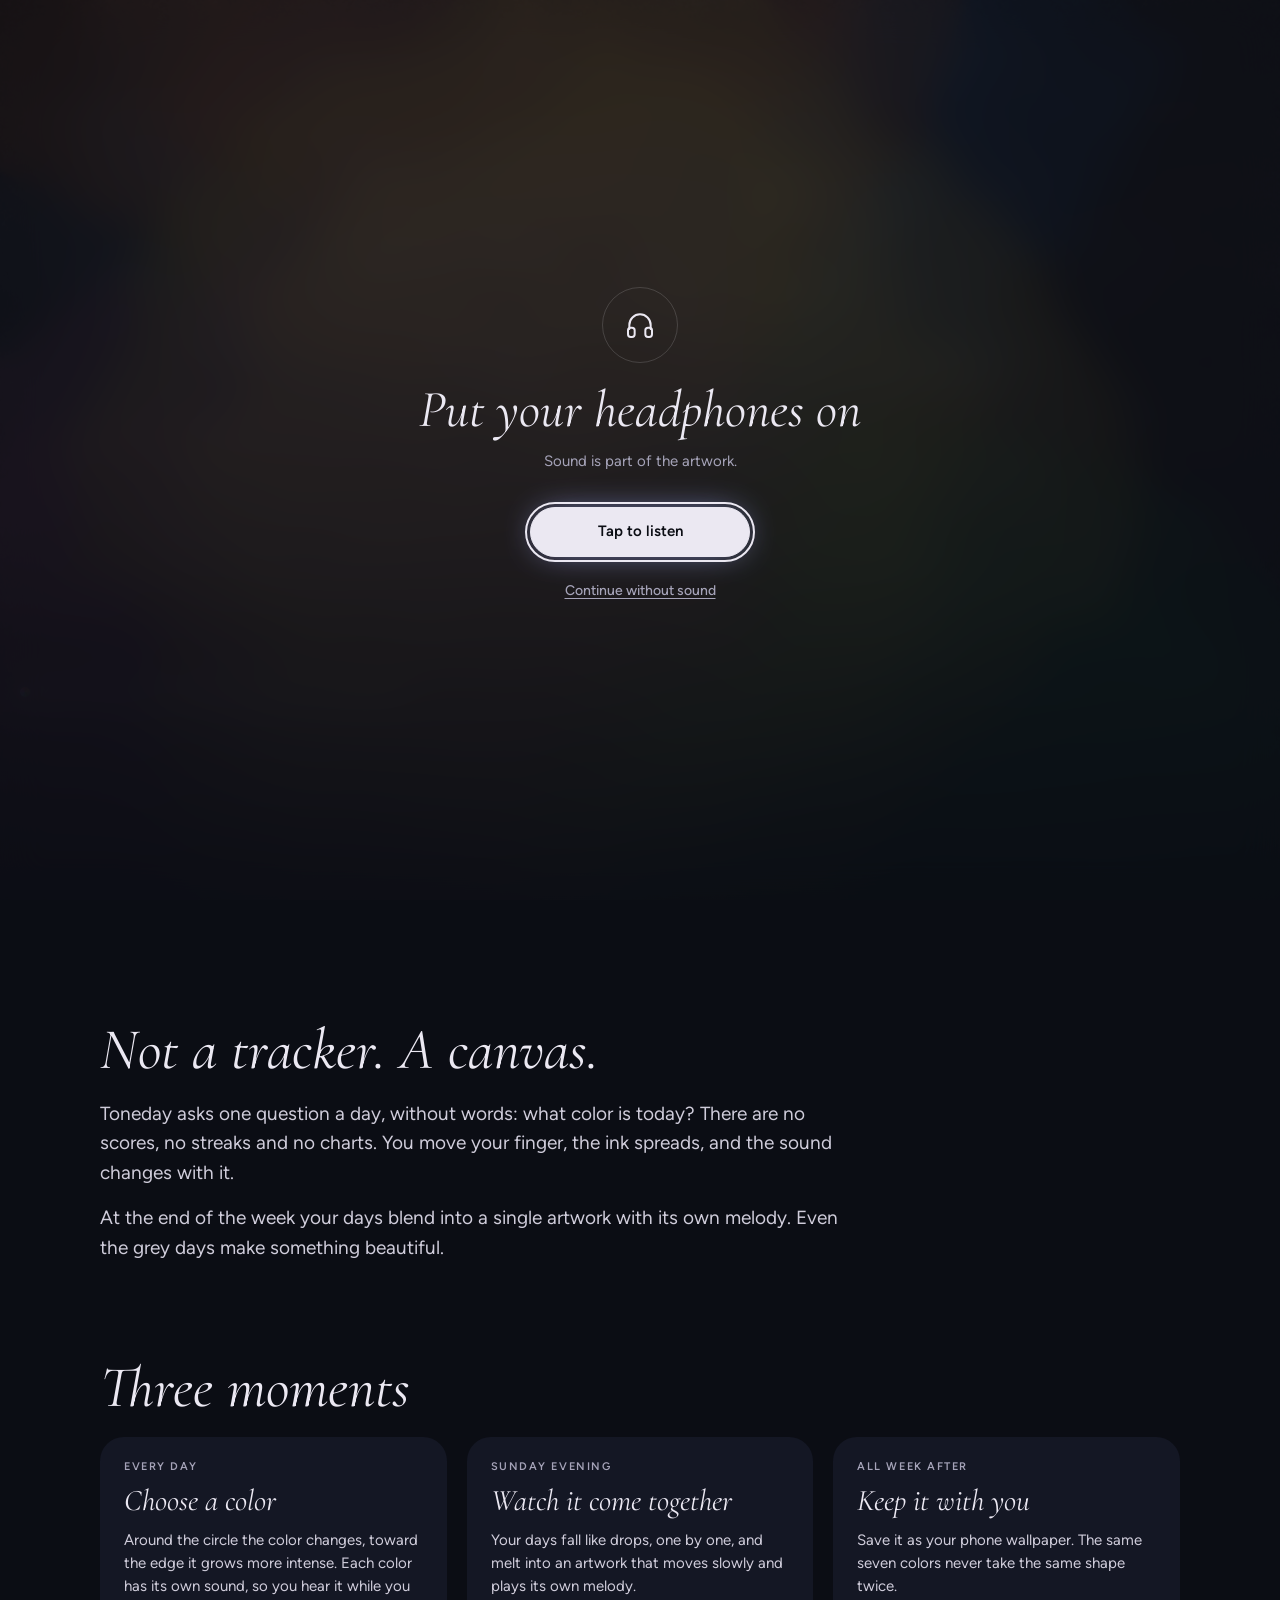
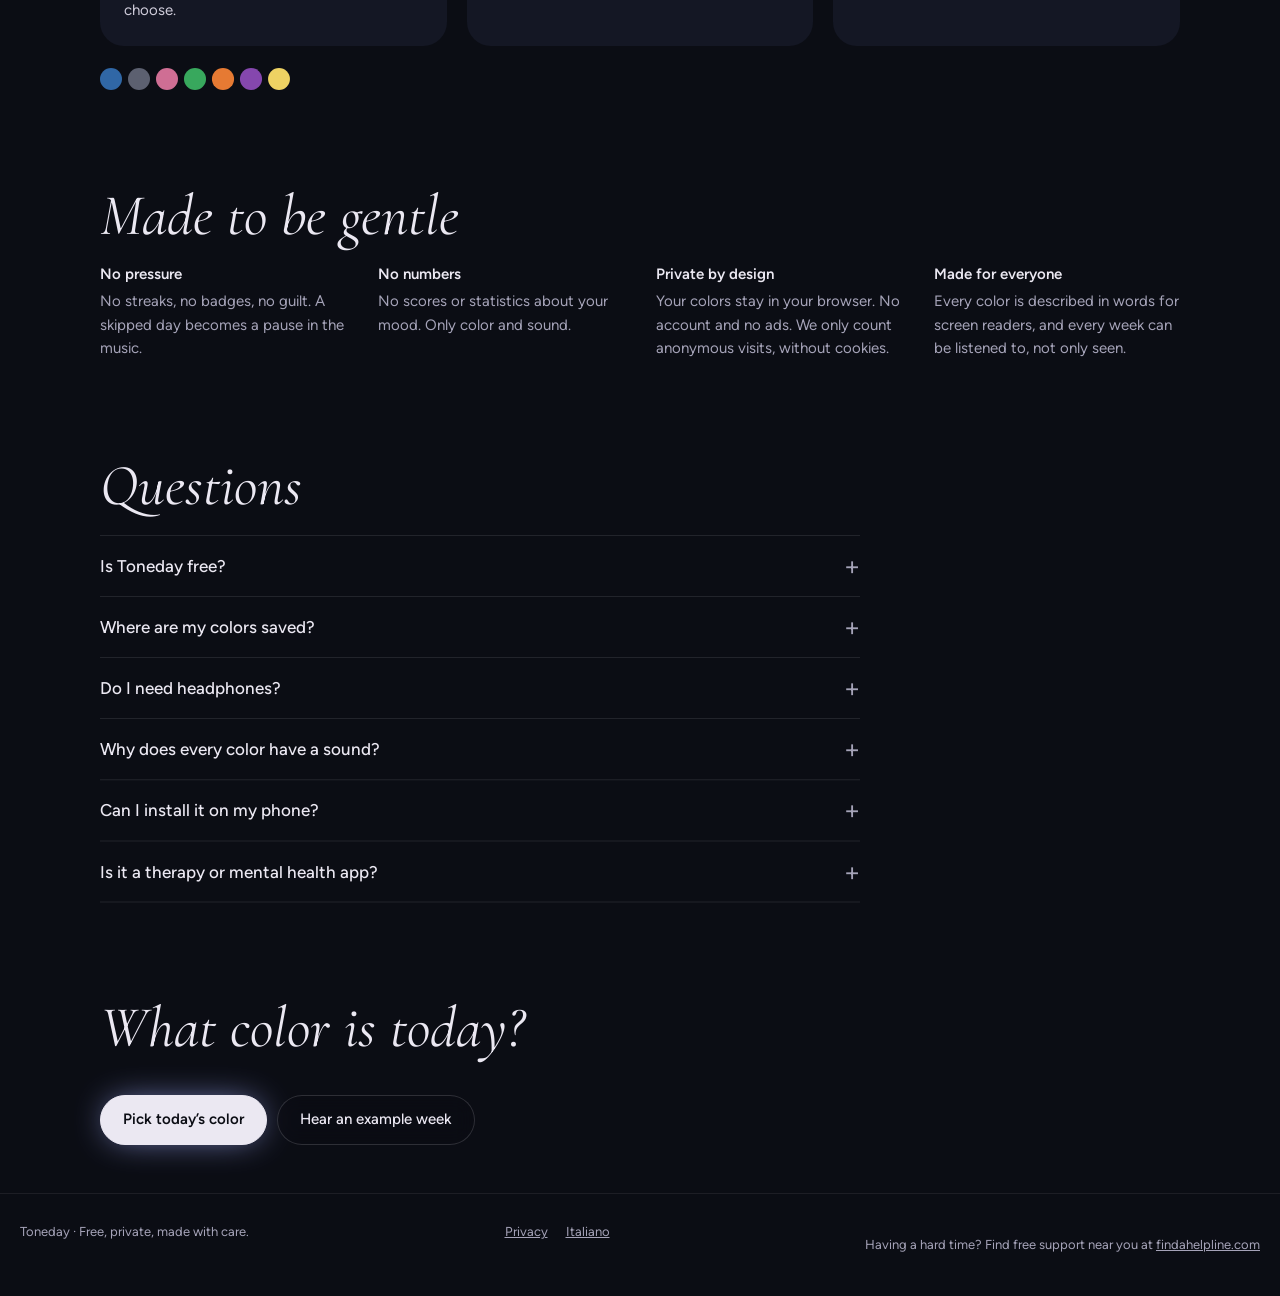
==== commit 7467b9a4: "Paint the artwork as glazes in WebGL and let the hero be a brush The weekly artwork is now a WebGL s" ====
--- a/index.html
+++ b/index.html
@@ -34,7 +34,7 @@
 <meta name="twitter:image" content="https://toneday.app/og-en.png">
 <link rel="preload" href="/assets/fonts/cormorant-garamond-latin-300-italic.woff2" as="font" type="font/woff2" crossorigin>
 <link rel="preload" href="/assets/fonts/figtree-latin-400-normal.woff2" as="font" type="font/woff2" crossorigin>
-<link rel="stylesheet" href="/assets/app.css?v=4">
+<link rel="stylesheet" href="/assets/app.css?v=5">
 <script>window.va = window.va || function () { (window.vaq = window.vaq || []).push(arguments); };</script>
 <script defer src="/_vercel/insights/script.js"></script>
 <script type="application/ld+json">{"@context": "https://schema.org", "@type": "WebApplication", "name": "Toneday", "url": "https://toneday.app/", "description": "Pick the color of how you feel, every day. On Sunday your seven colors become a living artwork with its own music. A gentle mood journal: free, private, no account.", "applicationCategory": "LifestyleApplication", "operatingSystem": "Any", "browserRequirements": "Requires JavaScript", "inLanguage": "en", "isAccessibleForFree": true, "offers": {"@type": "Offer", "price": "0", "priceCurrency": "EUR"}, "image": "https://toneday.app/og-en.png"}</script>
@@ -42,7 +42,7 @@
 </head>
 <body>
 <a class="sr-only" href="#main">Skip to content</a>
-<canvas id="stage" aria-hidden="true"></canvas>
+<div id="stage" aria-hidden="true"><canvas id="stageGl"></canvas><canvas id="stageCv"></canvas></div>
 
 <div id="listen" role="dialog" aria-modal="true" aria-labelledby="listen-t" hidden>
   <span class="listen-ic" aria-hidden="true"><svg viewBox="0 0 24 24" fill="none" stroke="currentColor" stroke-width="1.5" stroke-linecap="round" stroke-linejoin="round" aria-hidden="true"><path d="M4 15v-3a8 8 0 0 1 16 0v3"/><rect x="3" y="14" width="5" height="7" rx="2"/><rect x="16" y="14" width="5" height="7" rx="2"/></svg></span>
@@ -66,6 +66,7 @@
       <p class="eyebrow">A color a day</p>
       <h1>Toneday</h1>
       <p class="lede">Pick the color of how you feel. On Sunday, your seven colors become one artwork you can see and hear.</p>
+      <p class="paint-hint" id="paintHint"><span class="brush-dot" aria-hidden="true"></span><span id="paintHintText">Tap anywhere: every color leaves a drop, and a note.</span></p>
       <div class="hero-actions">
         <button class="btn primary" type="button" data-start>Pick today’s color</button>
         <button class="btn" type="button" data-example>Hear an example week</button>
@@ -200,6 +201,7 @@
       <button id="revealBtn" class="btn" type="button"></button>
     </div>
     <div class="tela">
+      <canvas id="telaGl" aria-hidden="true"></canvas>
       <canvas id="telaCv" aria-hidden="true"></canvas>
       <div class="cap">
         <div style="display:grid;gap:4px">
@@ -263,6 +265,6 @@
 </section>
 
 <script src="/assets/vendor/motion-13.4.6.js" defer></script>
-<script src="/assets/app.js?v=4" defer></script>
+<script src="/assets/app.js?v=5" defer></script>
 </body>
 </html>
--- a/assets/app.css
+++ b/assets/app.css
@@ -49,6 +49,7 @@
 
 /* Full-screen stage */
 #stage{position:fixed;inset:0;width:100%;height:100%;display:block;z-index:0}
+#stage canvas{position:absolute;inset:0;width:100%;height:100%;display:block}
 .screen{position:fixed;inset:0;z-index:2;display:flex;flex-direction:column;overflow:hidden}
 
 /* ---------- Landing (scrolls, holds the SEO content) ---------- */
@@ -210,3 +211,9 @@
 .install-x{position:absolute;top:8px;right:8px}
 .install .row{flex:none}
 @media (max-width:420px){ .install{flex-wrap:wrap} }
+
+/* Painting in the hero */
+.paint-hint{display:flex;align-items:center;gap:10px;margin:0;font-size:14px;color:#d4d1e0;text-shadow:0 1px 14px rgba(11,13,20,.6)}
+.brush-dot{width:10px;height:10px;border-radius:50%;flex:none;background:conic-gradient(hsl(0,70%,62%),hsl(60,70%,62%),hsl(120,70%,52%),hsl(200,70%,58%),hsl(280,60%,62%),hsl(360,70%,62%));box-shadow:0 0 10px rgba(235,232,242,.4);animation:breathe 3s ease-in-out infinite}
+@media (hover:hover){ .hero{cursor:crosshair} .hero a,.hero button{cursor:pointer} }
+@media (prefers-reduced-motion: reduce){ .brush-dot{animation:none} }
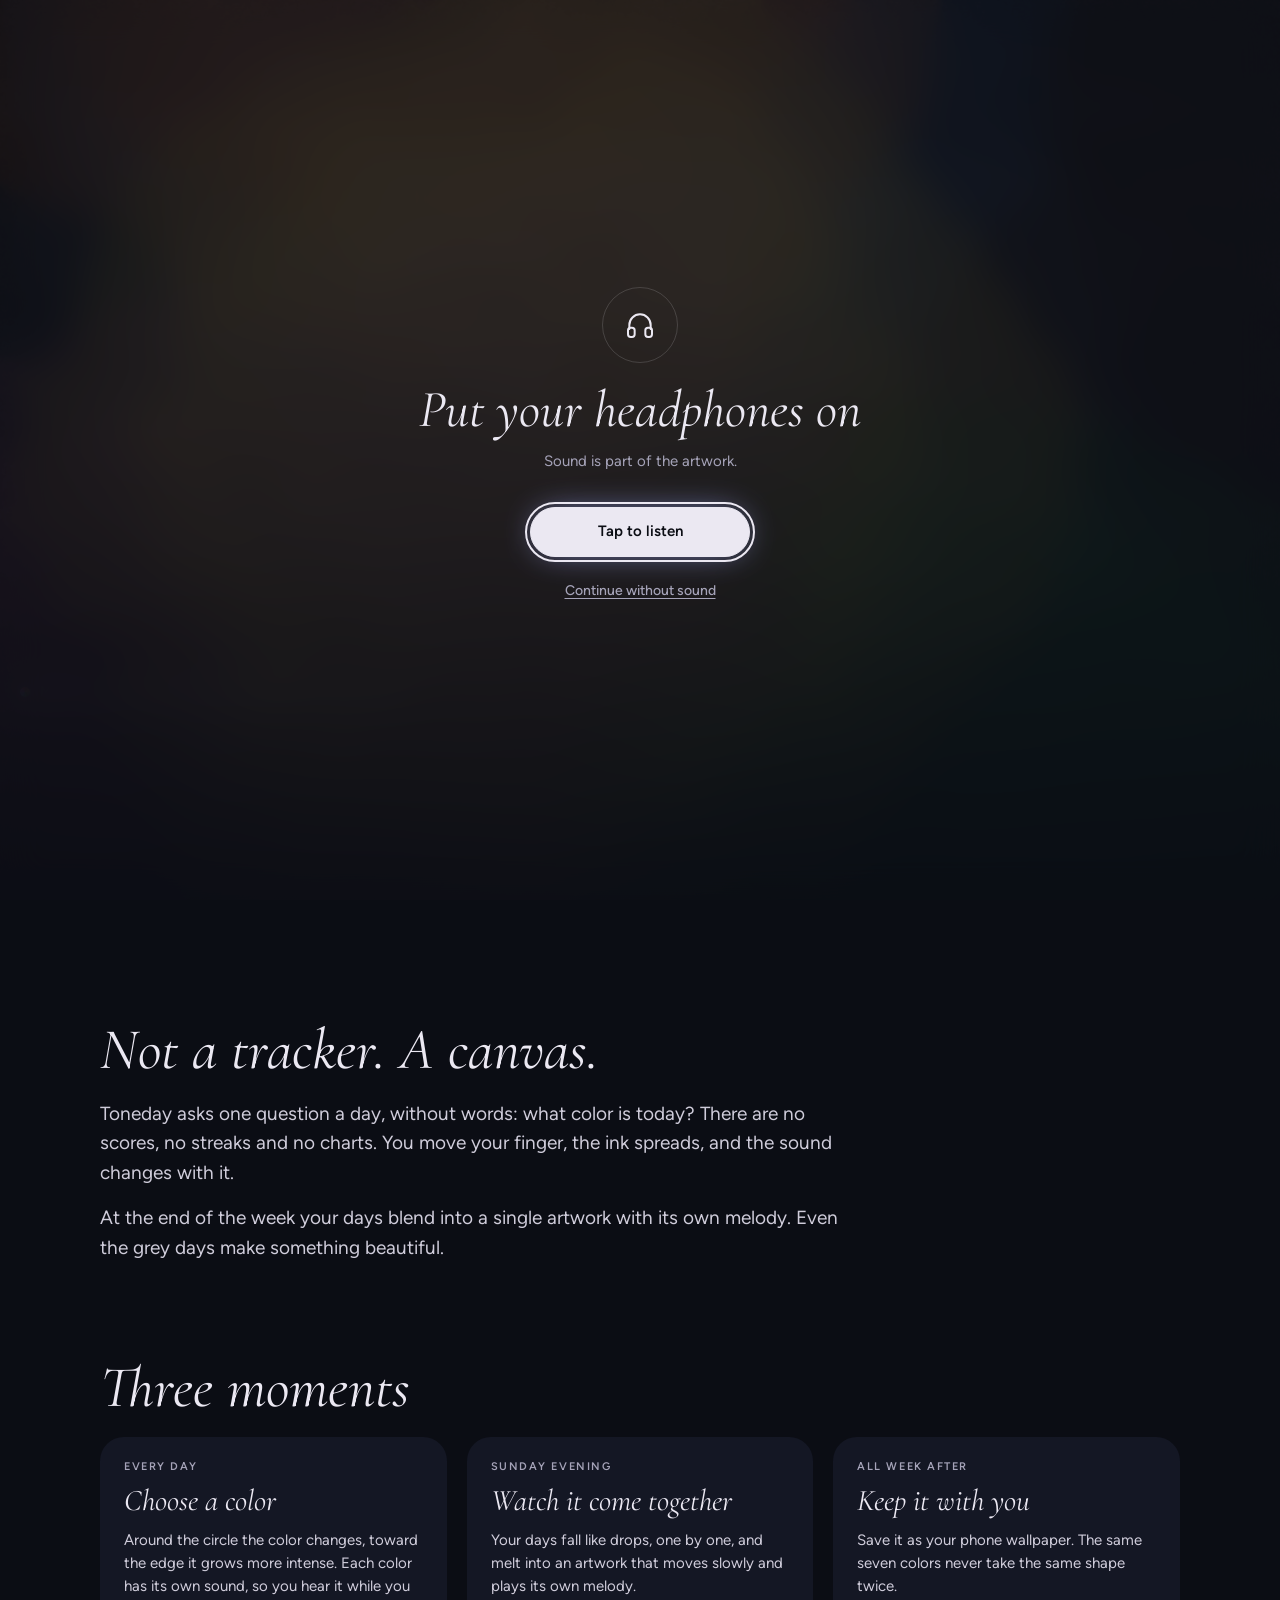
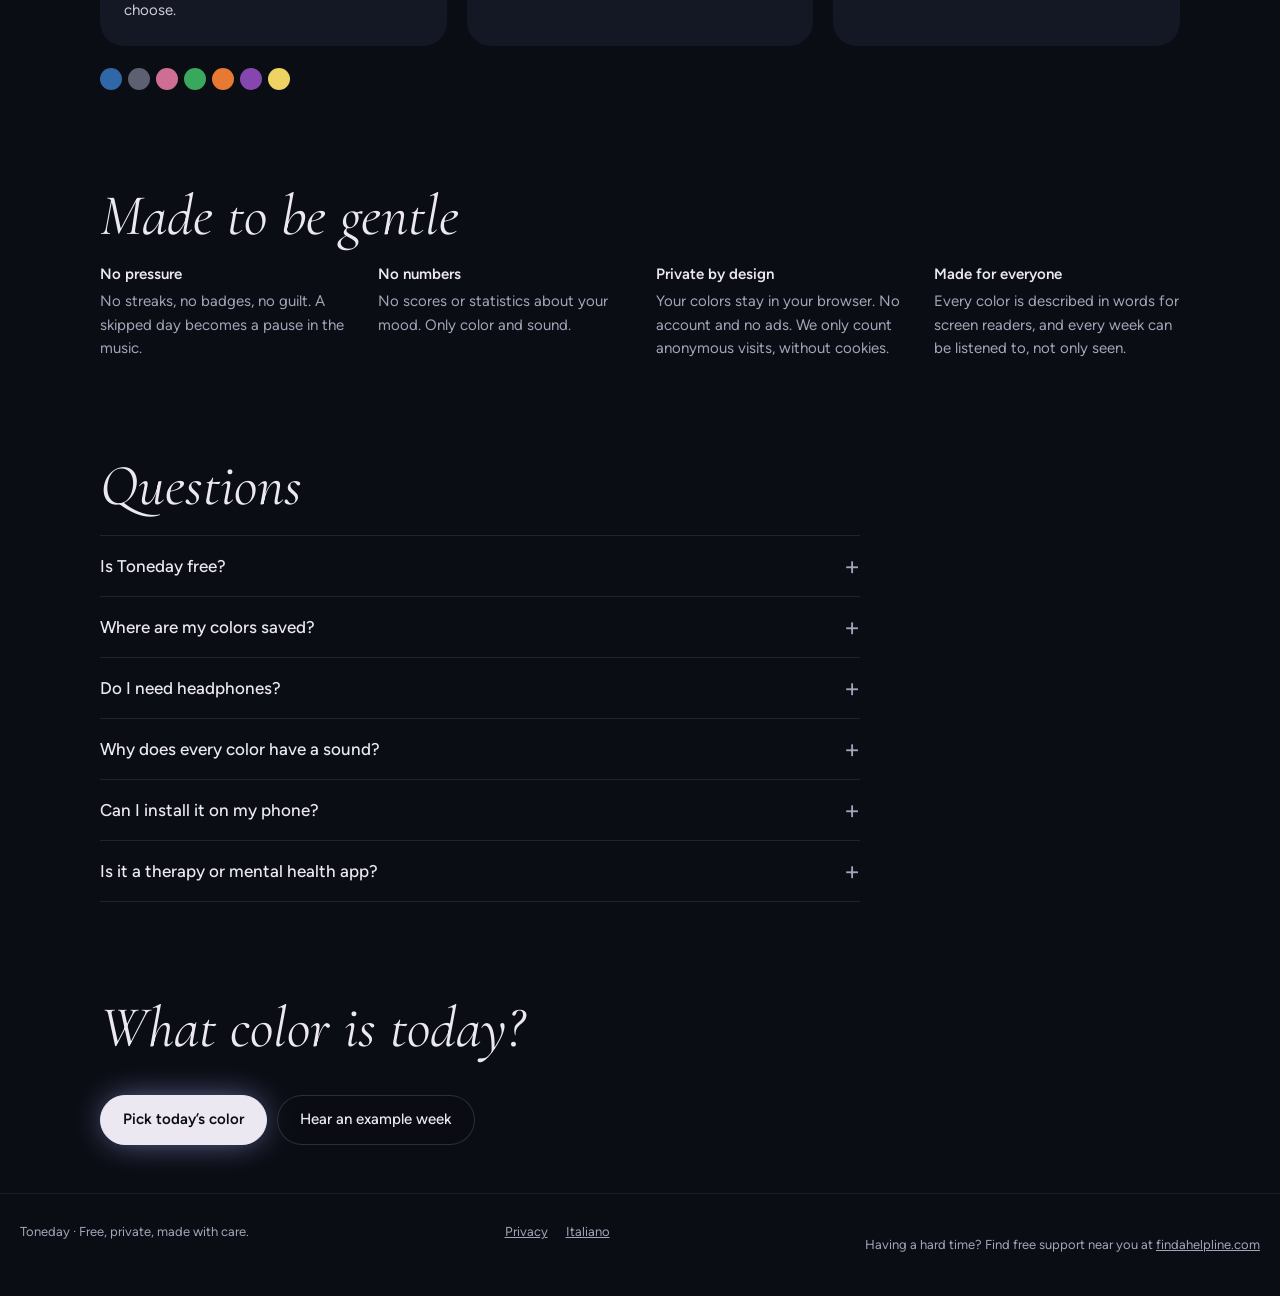
==== commit ed02cf6c: "Never leave an invisible screen on top after a transition On some browsers the leaving screen's fade" ====
--- a/index.html
+++ b/index.html
@@ -34,7 +34,7 @@
 <meta name="twitter:image" content="https://toneday.app/og-en.png">
 <link rel="preload" href="/assets/fonts/cormorant-garamond-latin-300-italic.woff2" as="font" type="font/woff2" crossorigin>
 <link rel="preload" href="/assets/fonts/figtree-latin-400-normal.woff2" as="font" type="font/woff2" crossorigin>
-<link rel="stylesheet" href="/assets/app.css?v=5">
+<link rel="stylesheet" href="/assets/app.css?v=6">
 <script>window.va = window.va || function () { (window.vaq = window.vaq || []).push(arguments); };</script>
 <script defer src="/_vercel/insights/script.js"></script>
 <script type="application/ld+json">{"@context": "https://schema.org", "@type": "WebApplication", "name": "Toneday", "url": "https://toneday.app/", "description": "Pick the color of how you feel, every day. On Sunday your seven colors become a living artwork with its own music. A gentle mood journal: free, private, no account.", "applicationCategory": "LifestyleApplication", "operatingSystem": "Any", "browserRequirements": "Requires JavaScript", "inLanguage": "en", "isAccessibleForFree": true, "offers": {"@type": "Offer", "price": "0", "priceCurrency": "EUR"}, "image": "https://toneday.app/og-en.png"}</script>
@@ -265,6 +265,6 @@
 </section>
 
 <script src="/assets/vendor/motion-13.4.6.js" defer></script>
-<script src="/assets/app.js?v=5" defer></script>
+<script src="/assets/app.js?v=6" defer></script>
 </body>
 </html>
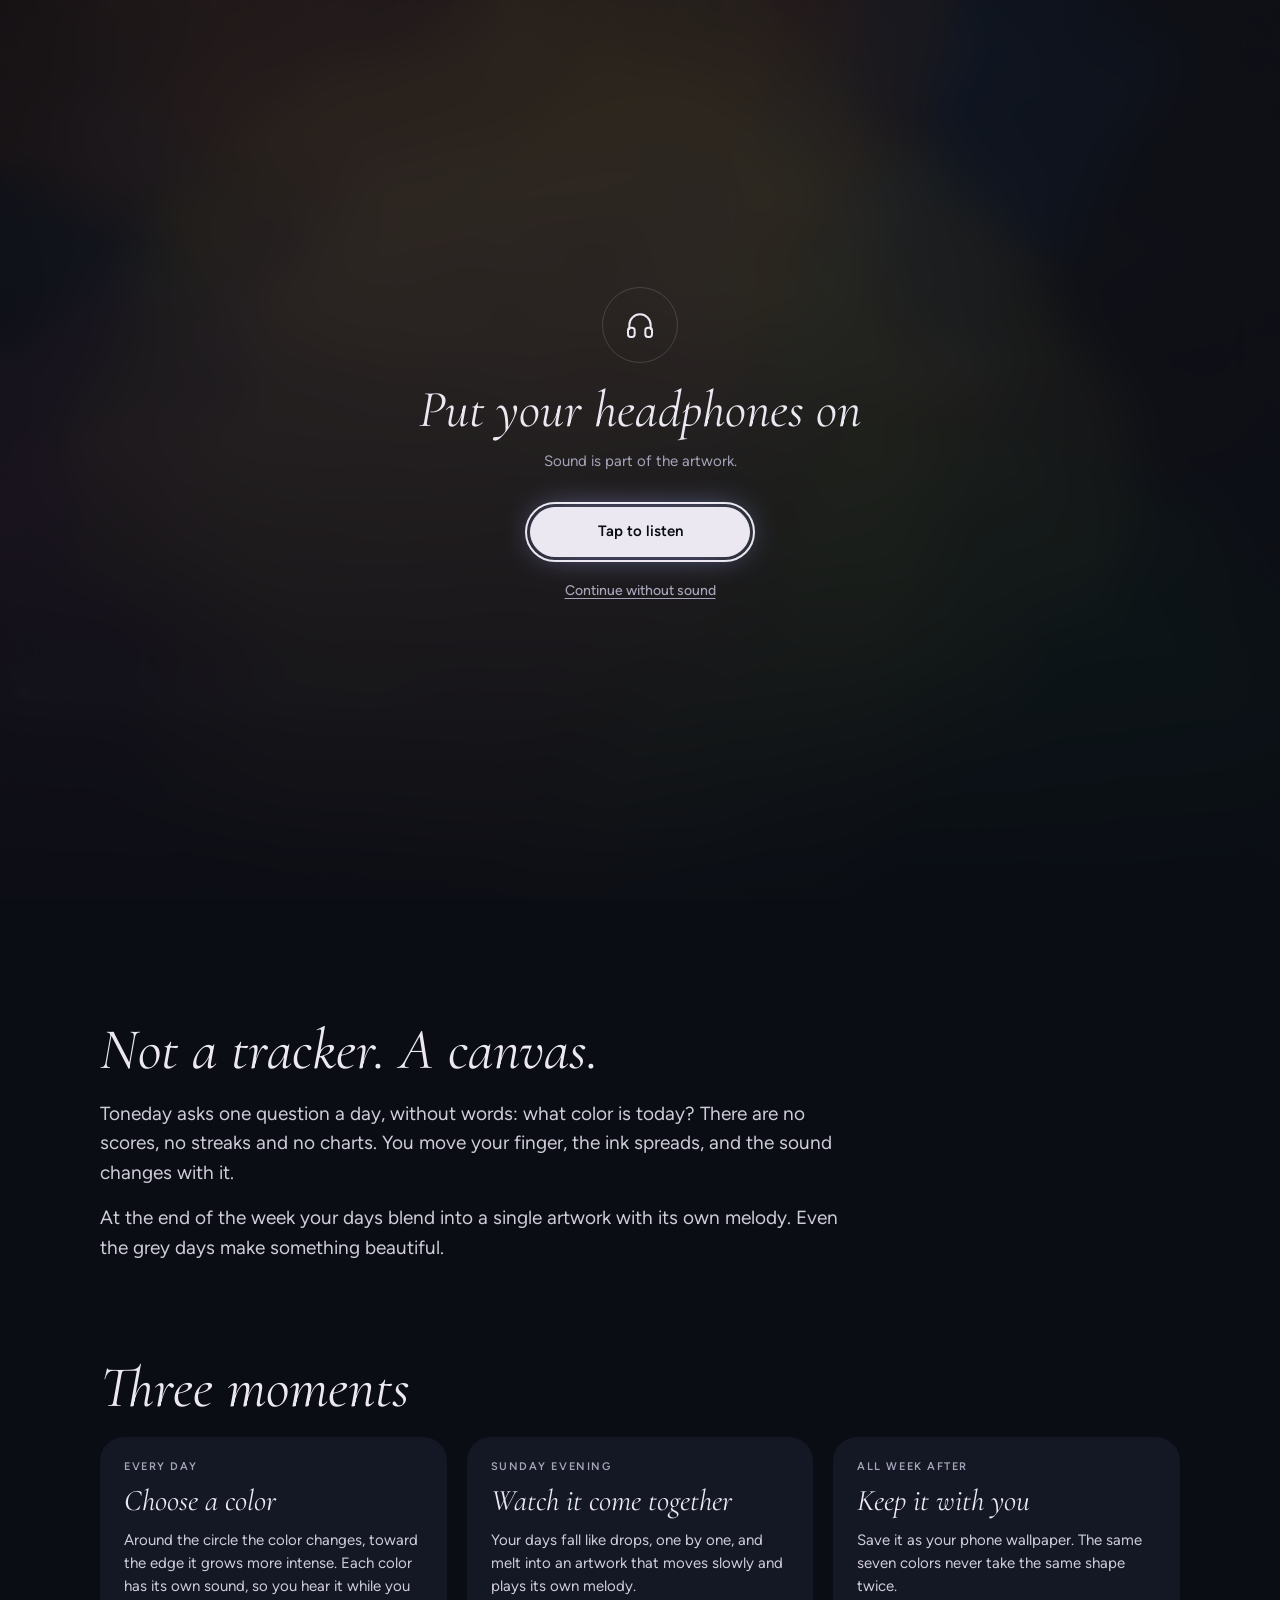
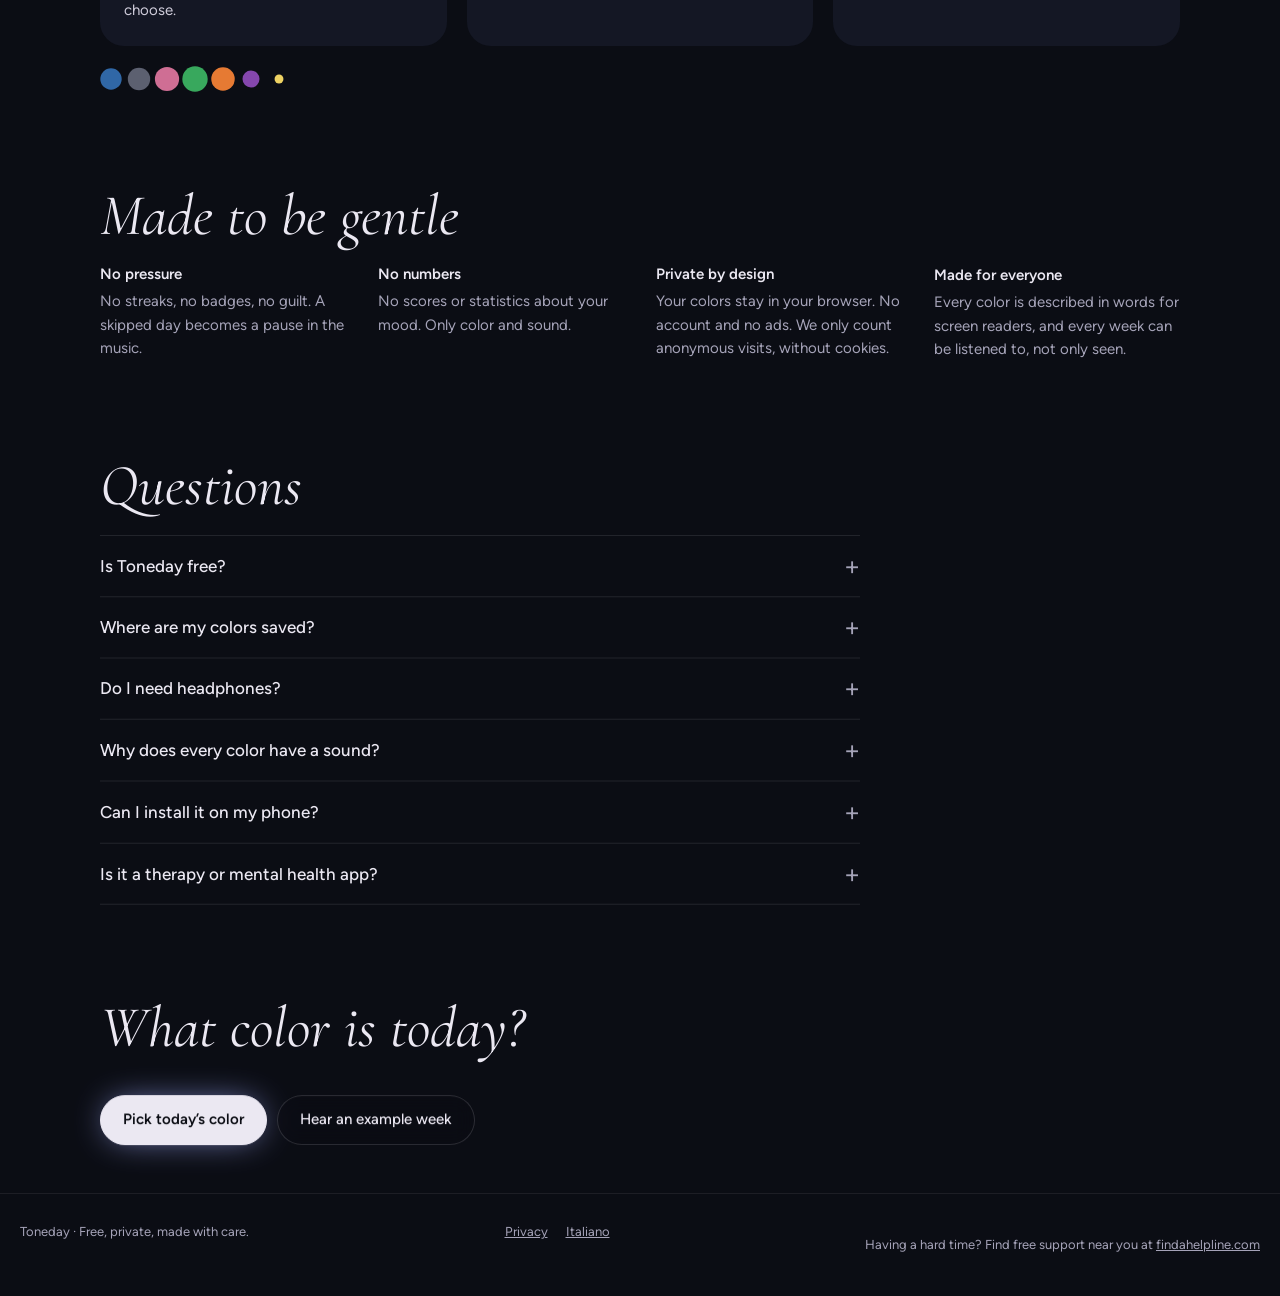
==== commit 6fcac7a8: "Keep the home page responsive on slow phones The adaptive quality ignored very slow frames, so a str" ====
--- a/index.html
+++ b/index.html
@@ -34,7 +34,7 @@
 <meta name="twitter:image" content="https://toneday.app/og-en.png">
 <link rel="preload" href="/assets/fonts/cormorant-garamond-latin-300-italic.woff2" as="font" type="font/woff2" crossorigin>
 <link rel="preload" href="/assets/fonts/figtree-latin-400-normal.woff2" as="font" type="font/woff2" crossorigin>
-<link rel="stylesheet" href="/assets/app.css?v=6">
+<link rel="stylesheet" href="/assets/app.css?v=7">
 <script>window.va = window.va || function () { (window.vaq = window.vaq || []).push(arguments); };</script>
 <script defer src="/_vercel/insights/script.js"></script>
 <script type="application/ld+json">{"@context": "https://schema.org", "@type": "WebApplication", "name": "Toneday", "url": "https://toneday.app/", "description": "Pick the color of how you feel, every day. On Sunday your seven colors become a living artwork with its own music. A gentle mood journal: free, private, no account.", "applicationCategory": "LifestyleApplication", "operatingSystem": "Any", "browserRequirements": "Requires JavaScript", "inLanguage": "en", "isAccessibleForFree": true, "offers": {"@type": "Offer", "price": "0", "priceCurrency": "EUR"}, "image": "https://toneday.app/og-en.png"}</script>
@@ -265,6 +265,6 @@
 </section>
 
 <script src="/assets/vendor/motion-13.4.6.js" defer></script>
-<script src="/assets/app.js?v=6" defer></script>
+<script src="/assets/app.js?v=7" defer></script>
 </body>
 </html>
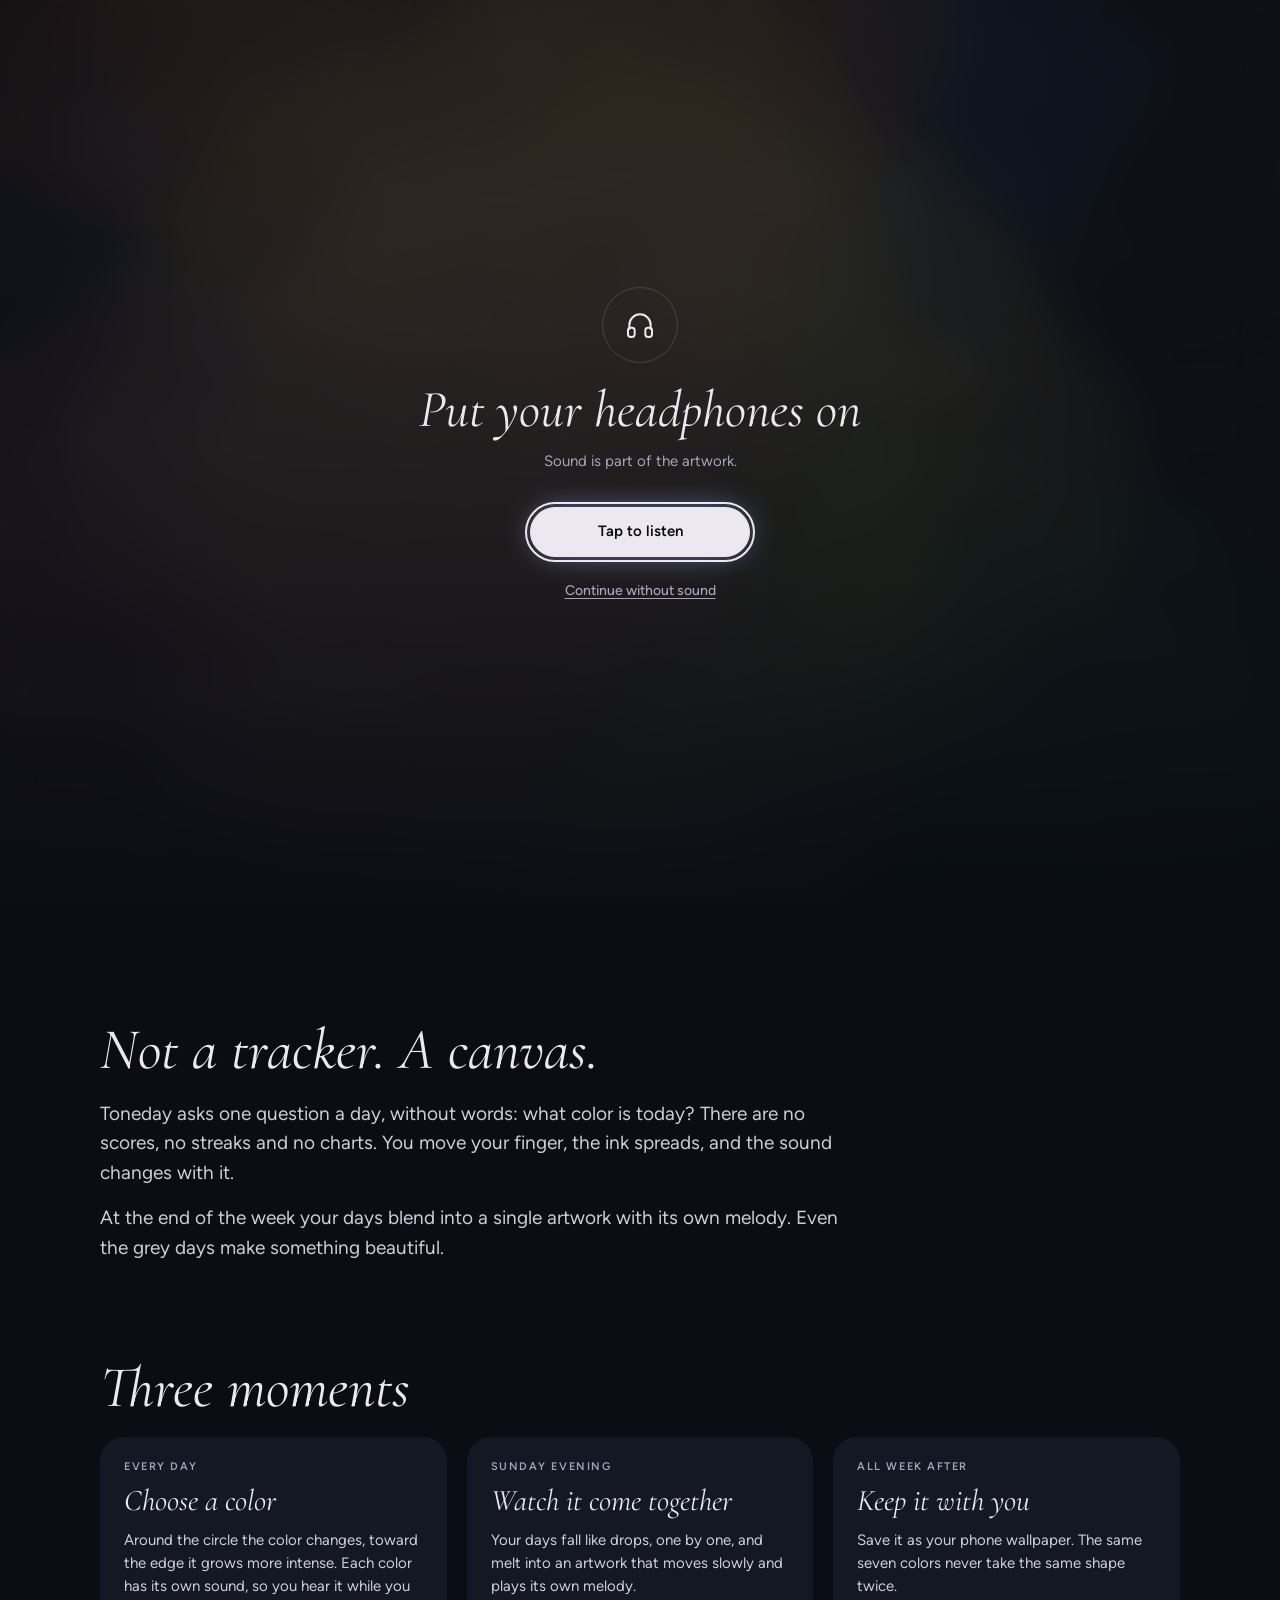
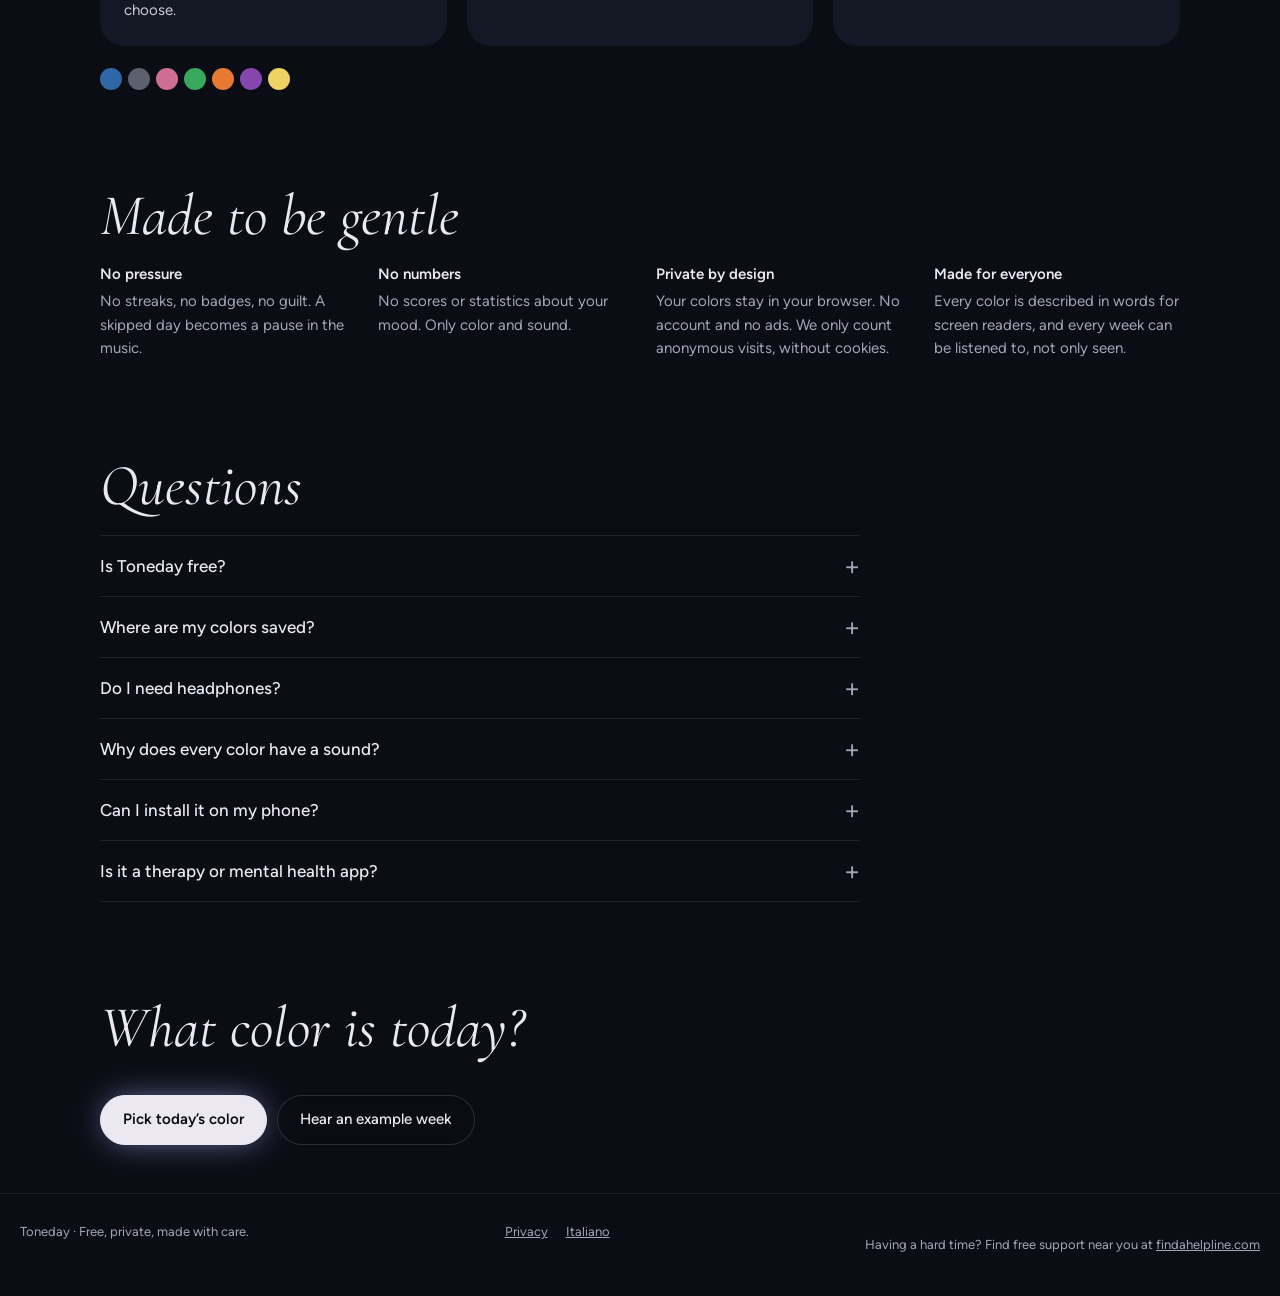
==== commit d9dcfc76: "Open the website on its first page, even for returning visitors Returning visitors were taken straig" ====
--- a/index.html
+++ b/index.html
@@ -34,7 +34,7 @@
 <meta name="twitter:image" content="https://toneday.app/og-en.png">
 <link rel="preload" href="/assets/fonts/cormorant-garamond-latin-300-italic.woff2" as="font" type="font/woff2" crossorigin>
 <link rel="preload" href="/assets/fonts/figtree-latin-400-normal.woff2" as="font" type="font/woff2" crossorigin>
-<link rel="stylesheet" href="/assets/app.css?v=7">
+<link rel="stylesheet" href="/assets/app.css?v=8">
 <script>window.va = window.va || function () { (window.vaq = window.vaq || []).push(arguments); };</script>
 <script defer src="/_vercel/insights/script.js"></script>
 <script type="application/ld+json">{"@context": "https://schema.org", "@type": "WebApplication", "name": "Toneday", "url": "https://toneday.app/", "description": "Pick the color of how you feel, every day. On Sunday your seven colors become a living artwork with its own music. A gentle mood journal: free, private, no account.", "applicationCategory": "LifestyleApplication", "operatingSystem": "Any", "browserRequirements": "Requires JavaScript", "inLanguage": "en", "isAccessibleForFree": true, "offers": {"@type": "Offer", "price": "0", "priceCurrency": "EUR"}, "image": "https://toneday.app/og-en.png"}</script>
@@ -68,8 +68,9 @@
       <p class="lede">Pick the color of how you feel. On Sunday, your seven colors become one artwork you can see and hear.</p>
       <p class="paint-hint" id="paintHint"><span class="brush-dot" aria-hidden="true"></span><span id="paintHintText">Tap anywhere: every color leaves a drop, and a note.</span></p>
       <div class="hero-actions">
-        <button class="btn primary" type="button" data-start>Pick today’s color</button>
-        <button class="btn" type="button" data-example>Hear an example week</button>
+        <button class="btn" type="button" id="heroWeek" hidden>Your week</button>
+        <button class="btn primary" type="button" data-start id="heroStart">Pick today’s color</button>
+        <button class="btn" type="button" data-example id="heroExample">Hear an example week</button>
       </div>
       <div class="hero-actions">
         <span id="phones" class="phones muted"><span class="ic"><svg viewBox="0 0 24 24" fill="none" stroke="currentColor" stroke-width="1.5" stroke-linecap="round" stroke-linejoin="round" aria-hidden="true"><path d="M4 15v-3a8 8 0 0 1 16 0v3"/><rect x="3" y="14" width="5" height="7" rx="2"/><rect x="16" y="14" width="5" height="7" rx="2"/></svg></span><span id="phonesText">Best with headphones</span><span class="bars" aria-hidden="true"><i></i><i></i><i></i></span></span>
@@ -265,6 +266,6 @@
 </section>
 
 <script src="/assets/vendor/motion-13.4.6.js" defer></script>
-<script src="/assets/app.js?v=7" defer></script>
+<script src="/assets/app.js?v=8" defer></script>
 </body>
 </html>
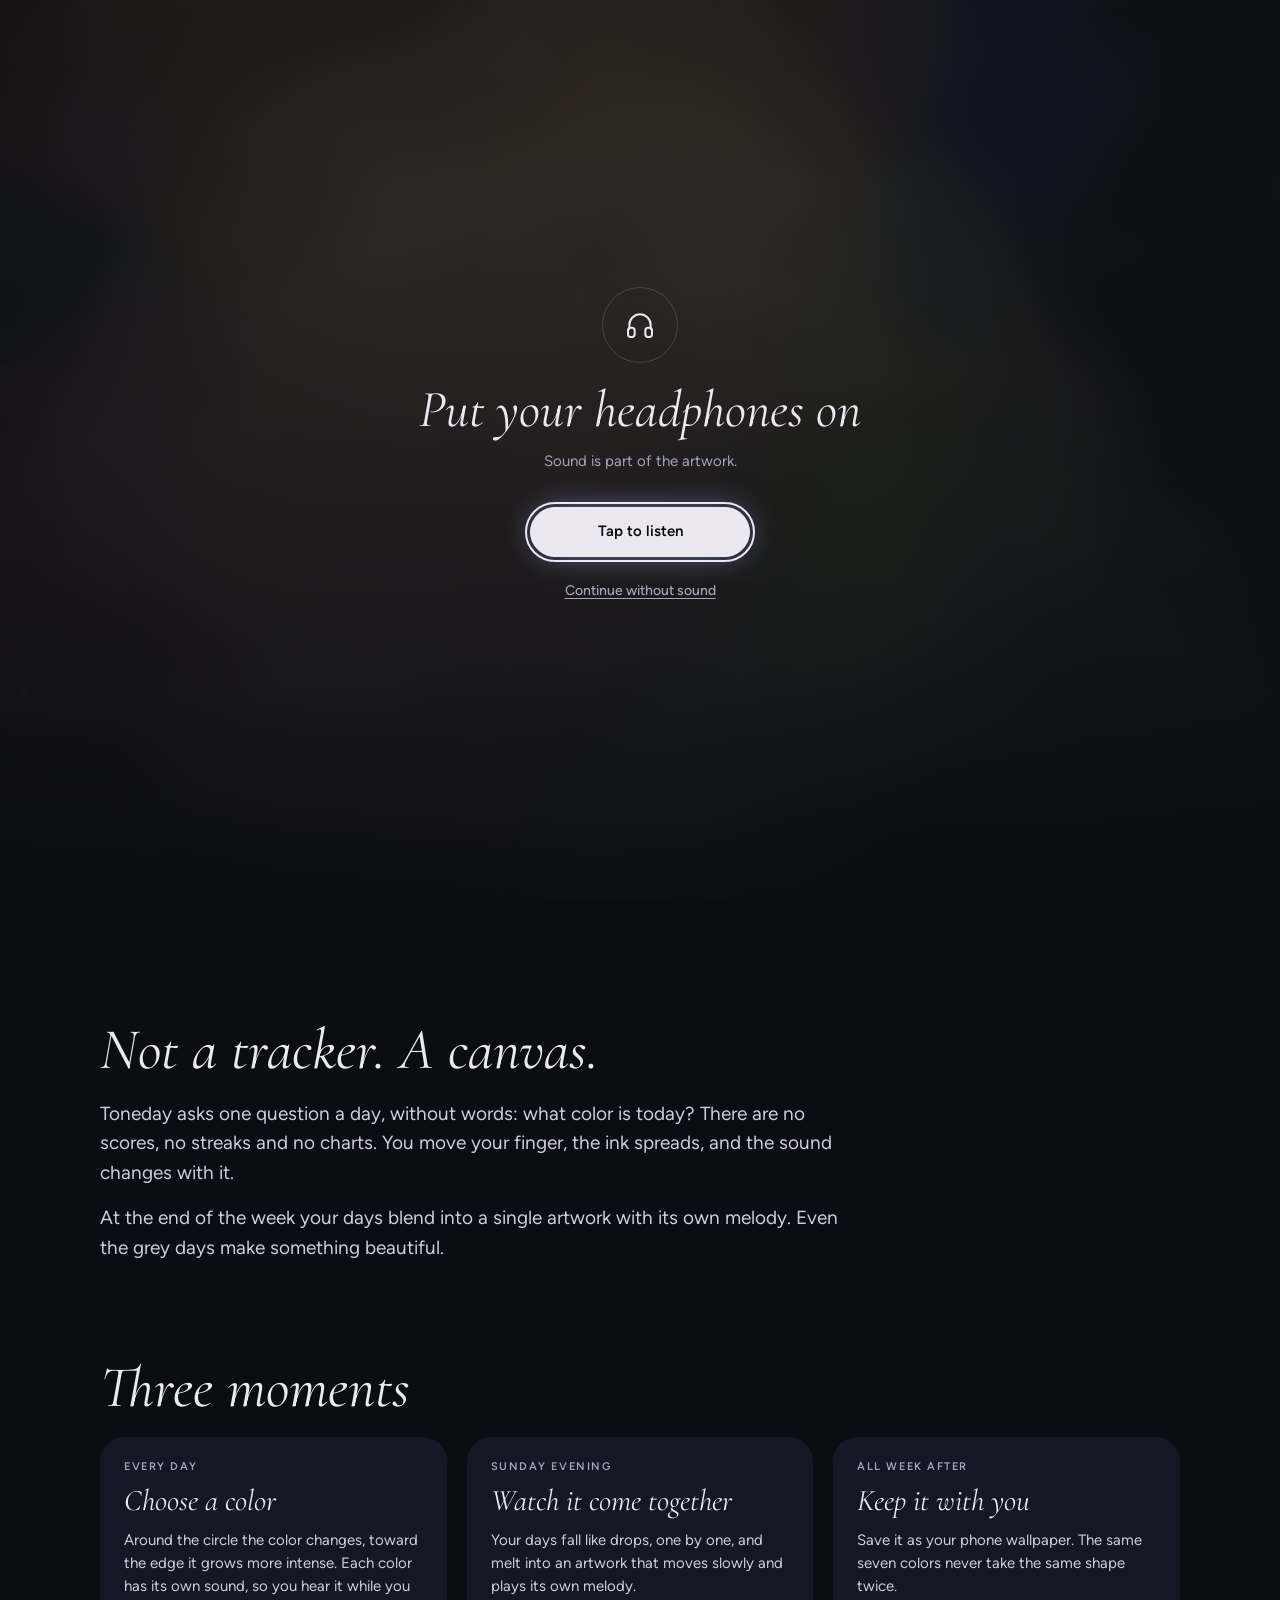
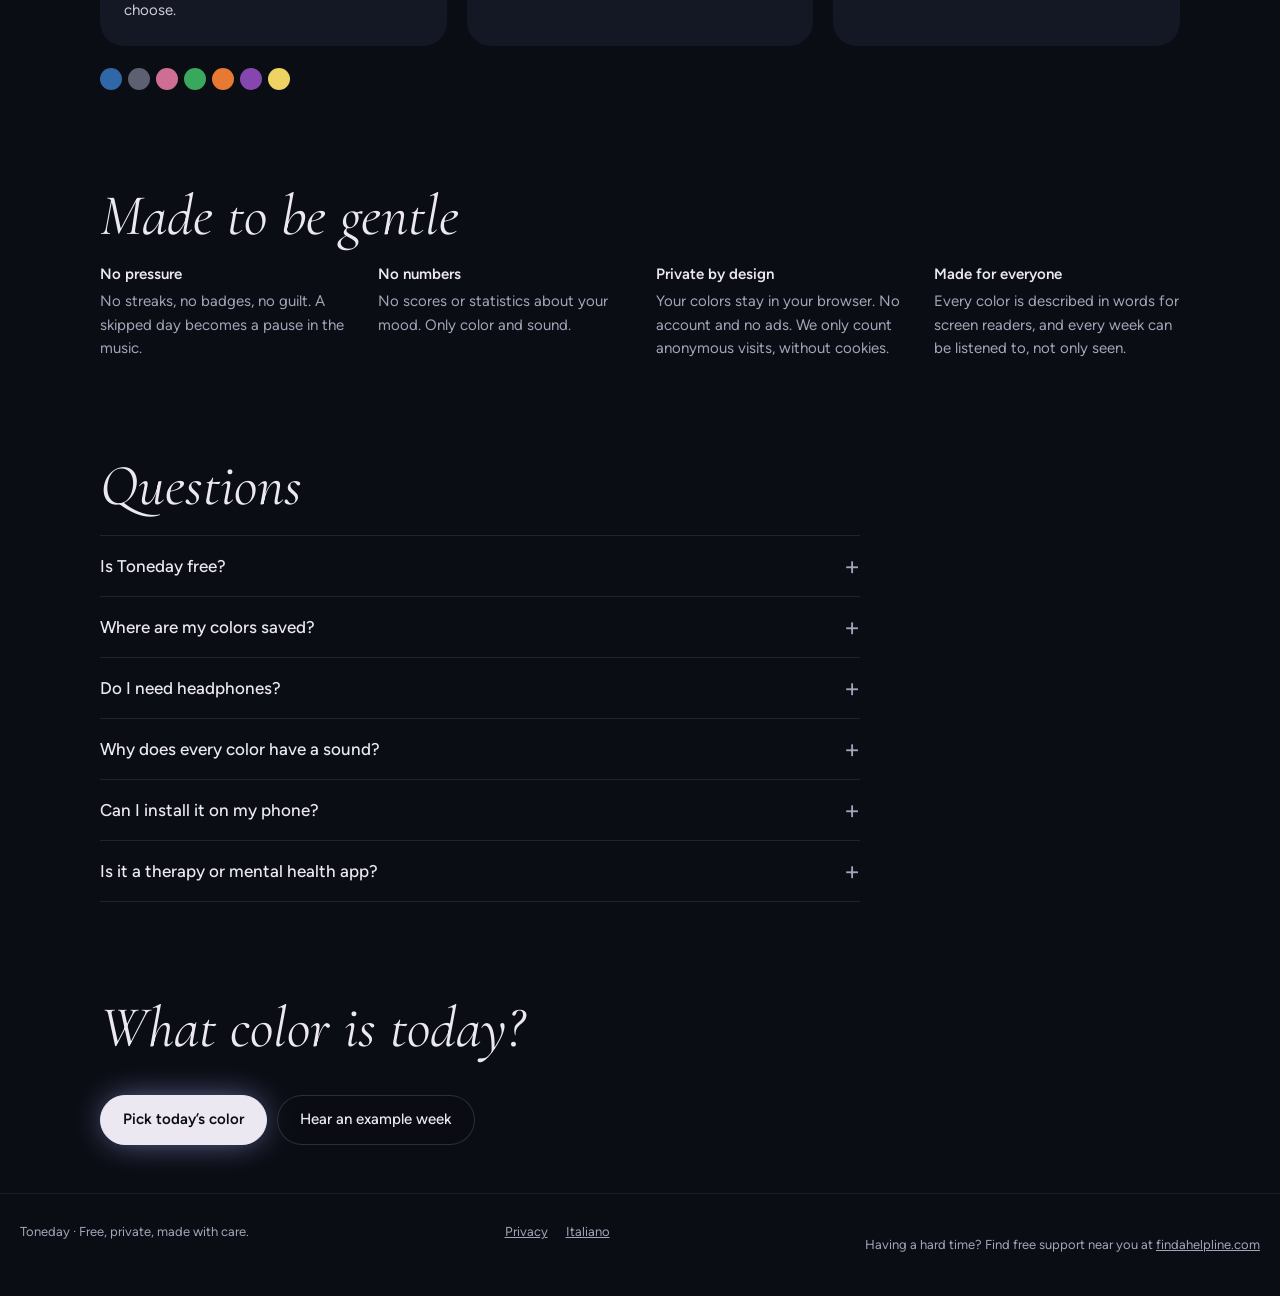
==== commit 21e06fbf: "Let anchor links scroll instead of switching to the week "How it works" jumps to #how, which fires p" ====
--- a/index.html
+++ b/index.html
@@ -34,7 +34,7 @@
 <meta name="twitter:image" content="https://toneday.app/og-en.png">
 <link rel="preload" href="/assets/fonts/cormorant-garamond-latin-300-italic.woff2" as="font" type="font/woff2" crossorigin>
 <link rel="preload" href="/assets/fonts/figtree-latin-400-normal.woff2" as="font" type="font/woff2" crossorigin>
-<link rel="stylesheet" href="/assets/app.css?v=8">
+<link rel="stylesheet" href="/assets/app.css?v=9">
 <script>window.va = window.va || function () { (window.vaq = window.vaq || []).push(arguments); };</script>
 <script defer src="/_vercel/insights/script.js"></script>
 <script type="application/ld+json">{"@context": "https://schema.org", "@type": "WebApplication", "name": "Toneday", "url": "https://toneday.app/", "description": "Pick the color of how you feel, every day. On Sunday your seven colors become a living artwork with its own music. A gentle mood journal: free, private, no account.", "applicationCategory": "LifestyleApplication", "operatingSystem": "Any", "browserRequirements": "Requires JavaScript", "inLanguage": "en", "isAccessibleForFree": true, "offers": {"@type": "Offer", "price": "0", "priceCurrency": "EUR"}, "image": "https://toneday.app/og-en.png"}</script>
@@ -266,6 +266,6 @@
 </section>
 
 <script src="/assets/vendor/motion-13.4.6.js" defer></script>
-<script src="/assets/app.js?v=8" defer></script>
+<script src="/assets/app.js?v=9" defer></script>
 </body>
 </html>
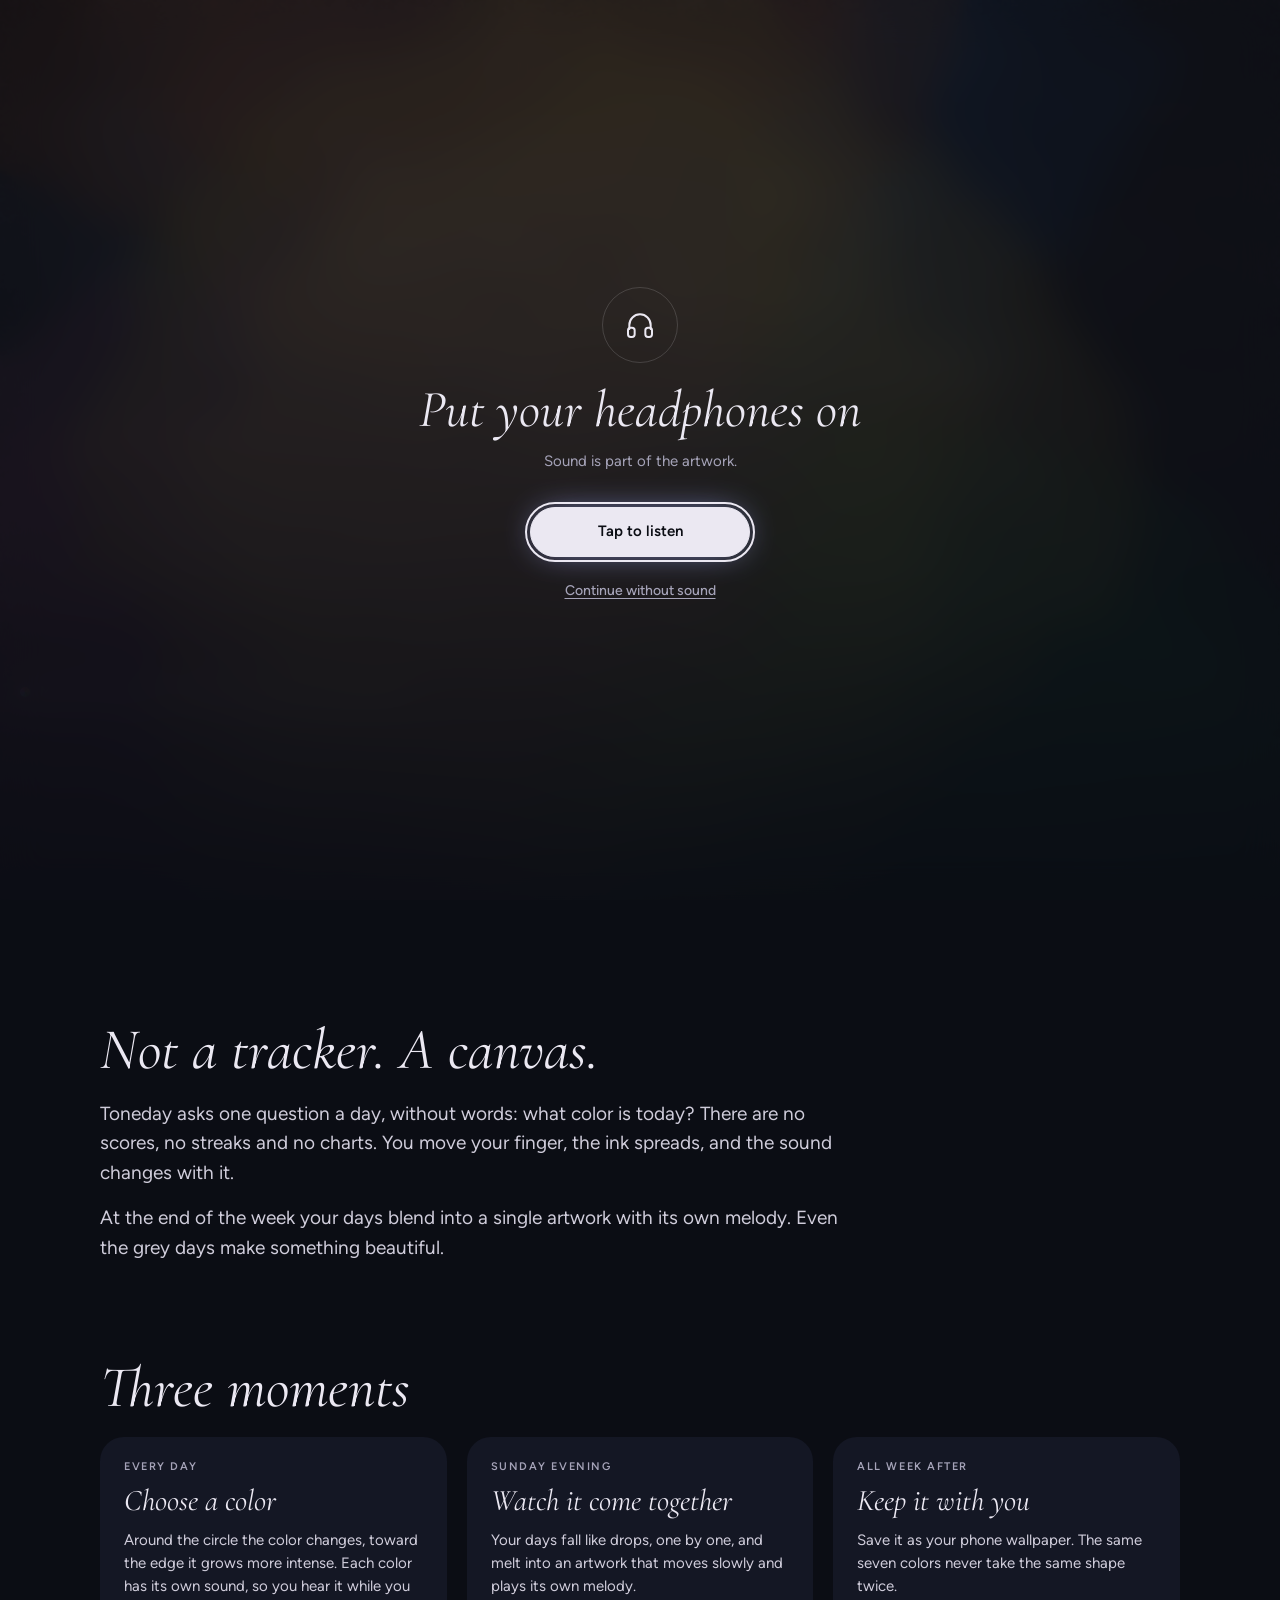
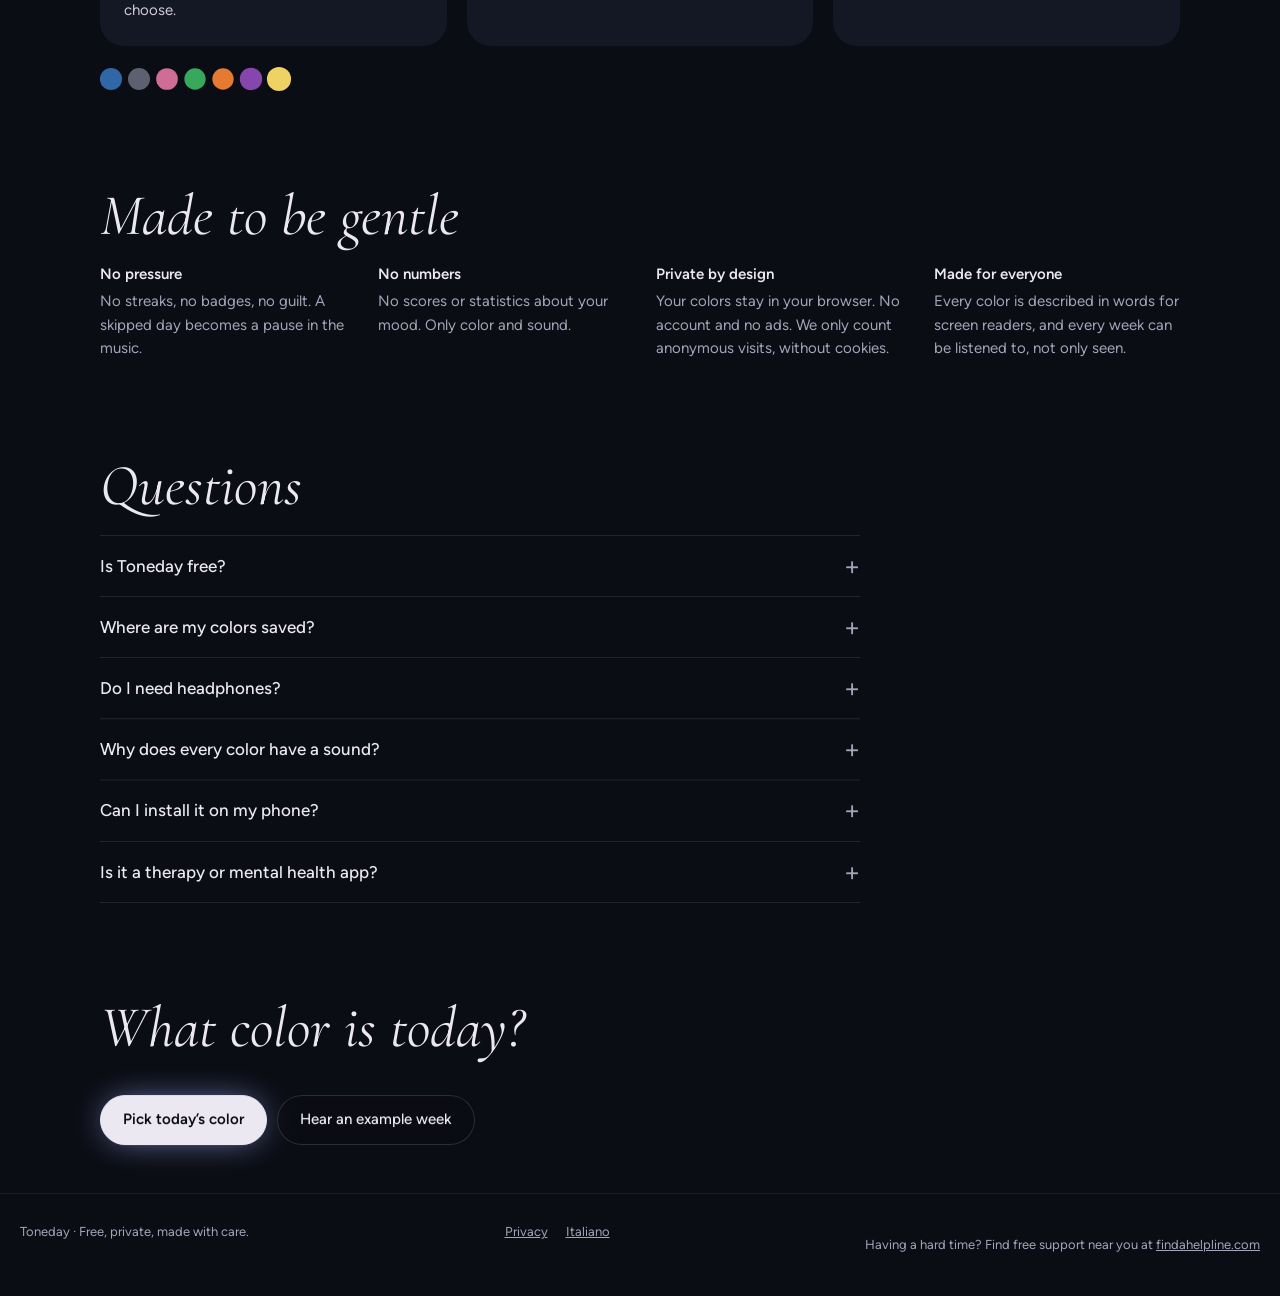
==== commit 89969f9f: "Paint a fresh frame while the wallpaper preview is open On phones the artwork is painted every other" ====
--- a/index.html
+++ b/index.html
@@ -34,7 +34,7 @@
 <meta name="twitter:image" content="https://toneday.app/og-en.png">
 <link rel="preload" href="/assets/fonts/cormorant-garamond-latin-300-italic.woff2" as="font" type="font/woff2" crossorigin>
 <link rel="preload" href="/assets/fonts/figtree-latin-400-normal.woff2" as="font" type="font/woff2" crossorigin>
-<link rel="stylesheet" href="/assets/app.css?v=9">
+<link rel="stylesheet" href="/assets/app.css?v=10">
 <script>window.va = window.va || function () { (window.vaq = window.vaq || []).push(arguments); };</script>
 <script defer src="/_vercel/insights/script.js"></script>
 <script type="application/ld+json">{"@context": "https://schema.org", "@type": "WebApplication", "name": "Toneday", "url": "https://toneday.app/", "description": "Pick the color of how you feel, every day. On Sunday your seven colors become a living artwork with its own music. A gentle mood journal: free, private, no account.", "applicationCategory": "LifestyleApplication", "operatingSystem": "Any", "browserRequirements": "Requires JavaScript", "inLanguage": "en", "isAccessibleForFree": true, "offers": {"@type": "Offer", "price": "0", "priceCurrency": "EUR"}, "image": "https://toneday.app/og-en.png"}</script>
@@ -266,6 +266,6 @@
 </section>
 
 <script src="/assets/vendor/motion-13.4.6.js" defer></script>
-<script src="/assets/app.js?v=9" defer></script>
+<script src="/assets/app.js?v=10" defer></script>
 </body>
 </html>
